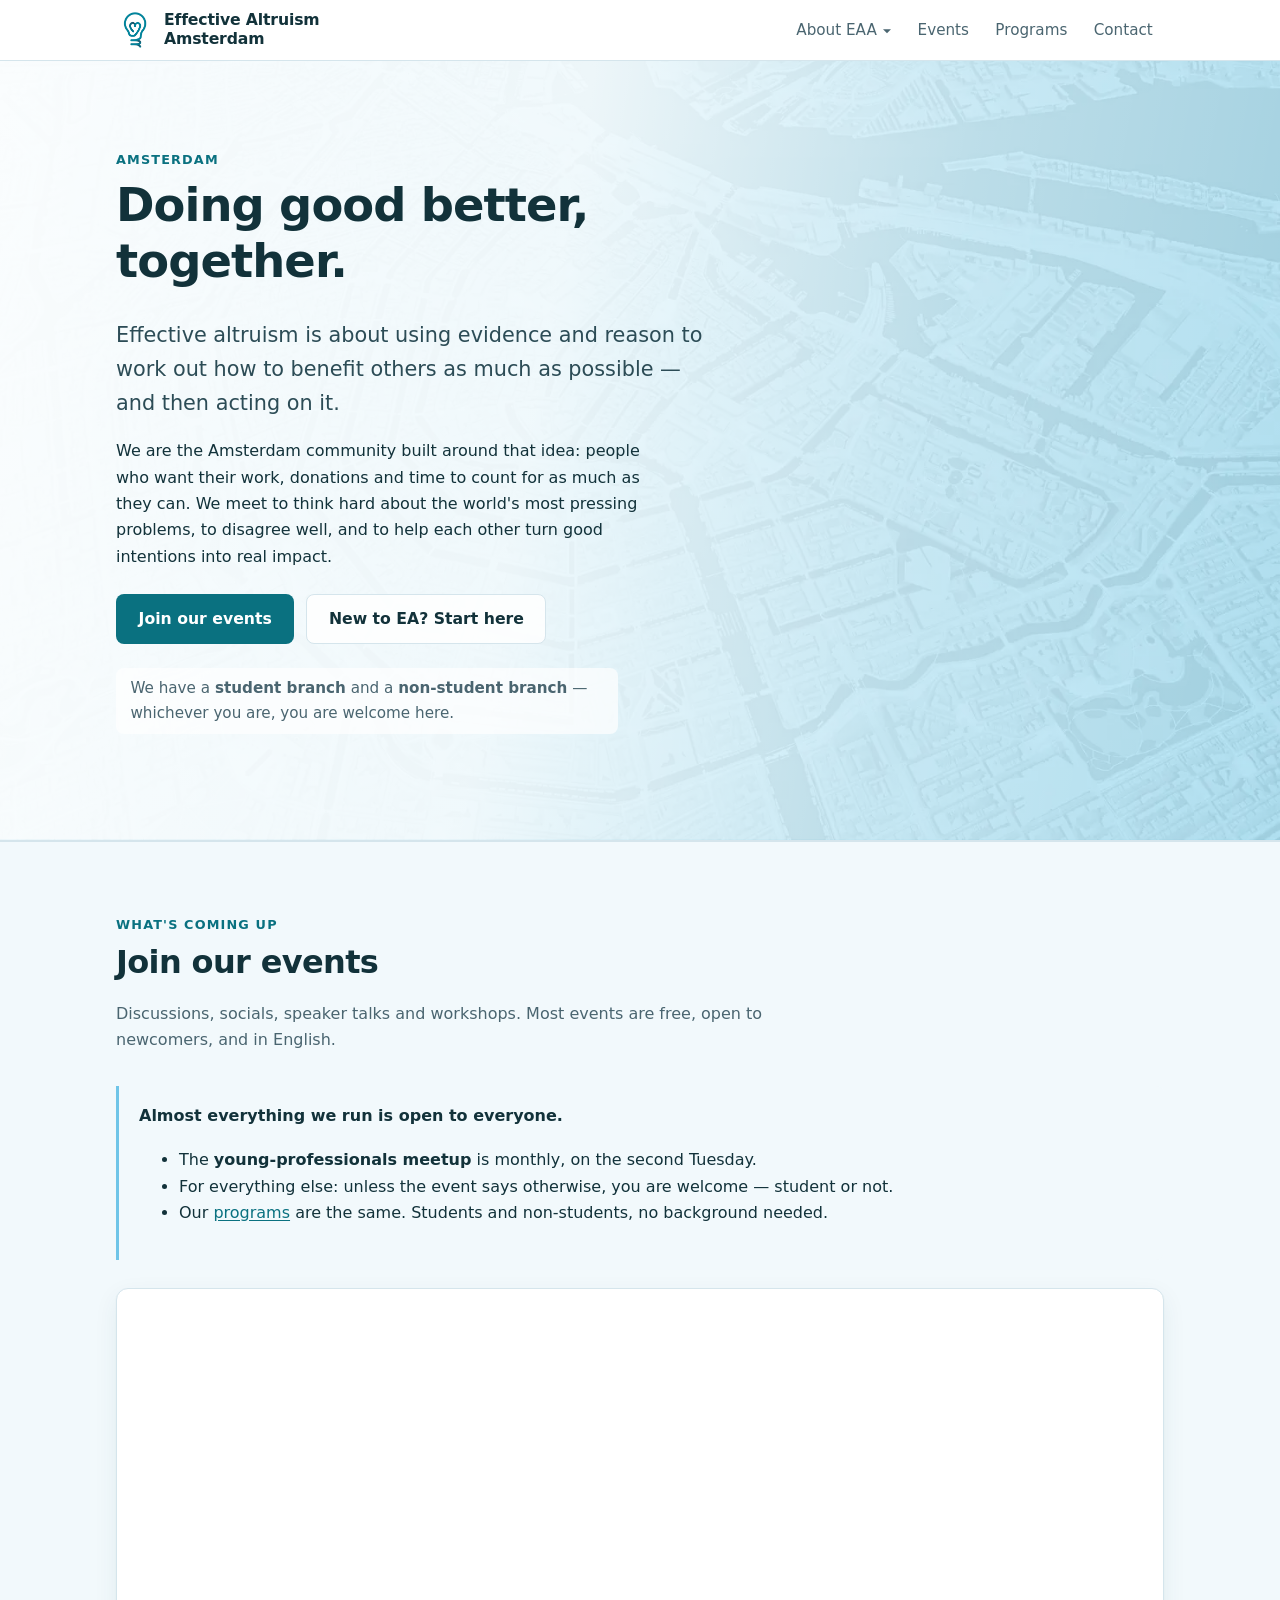
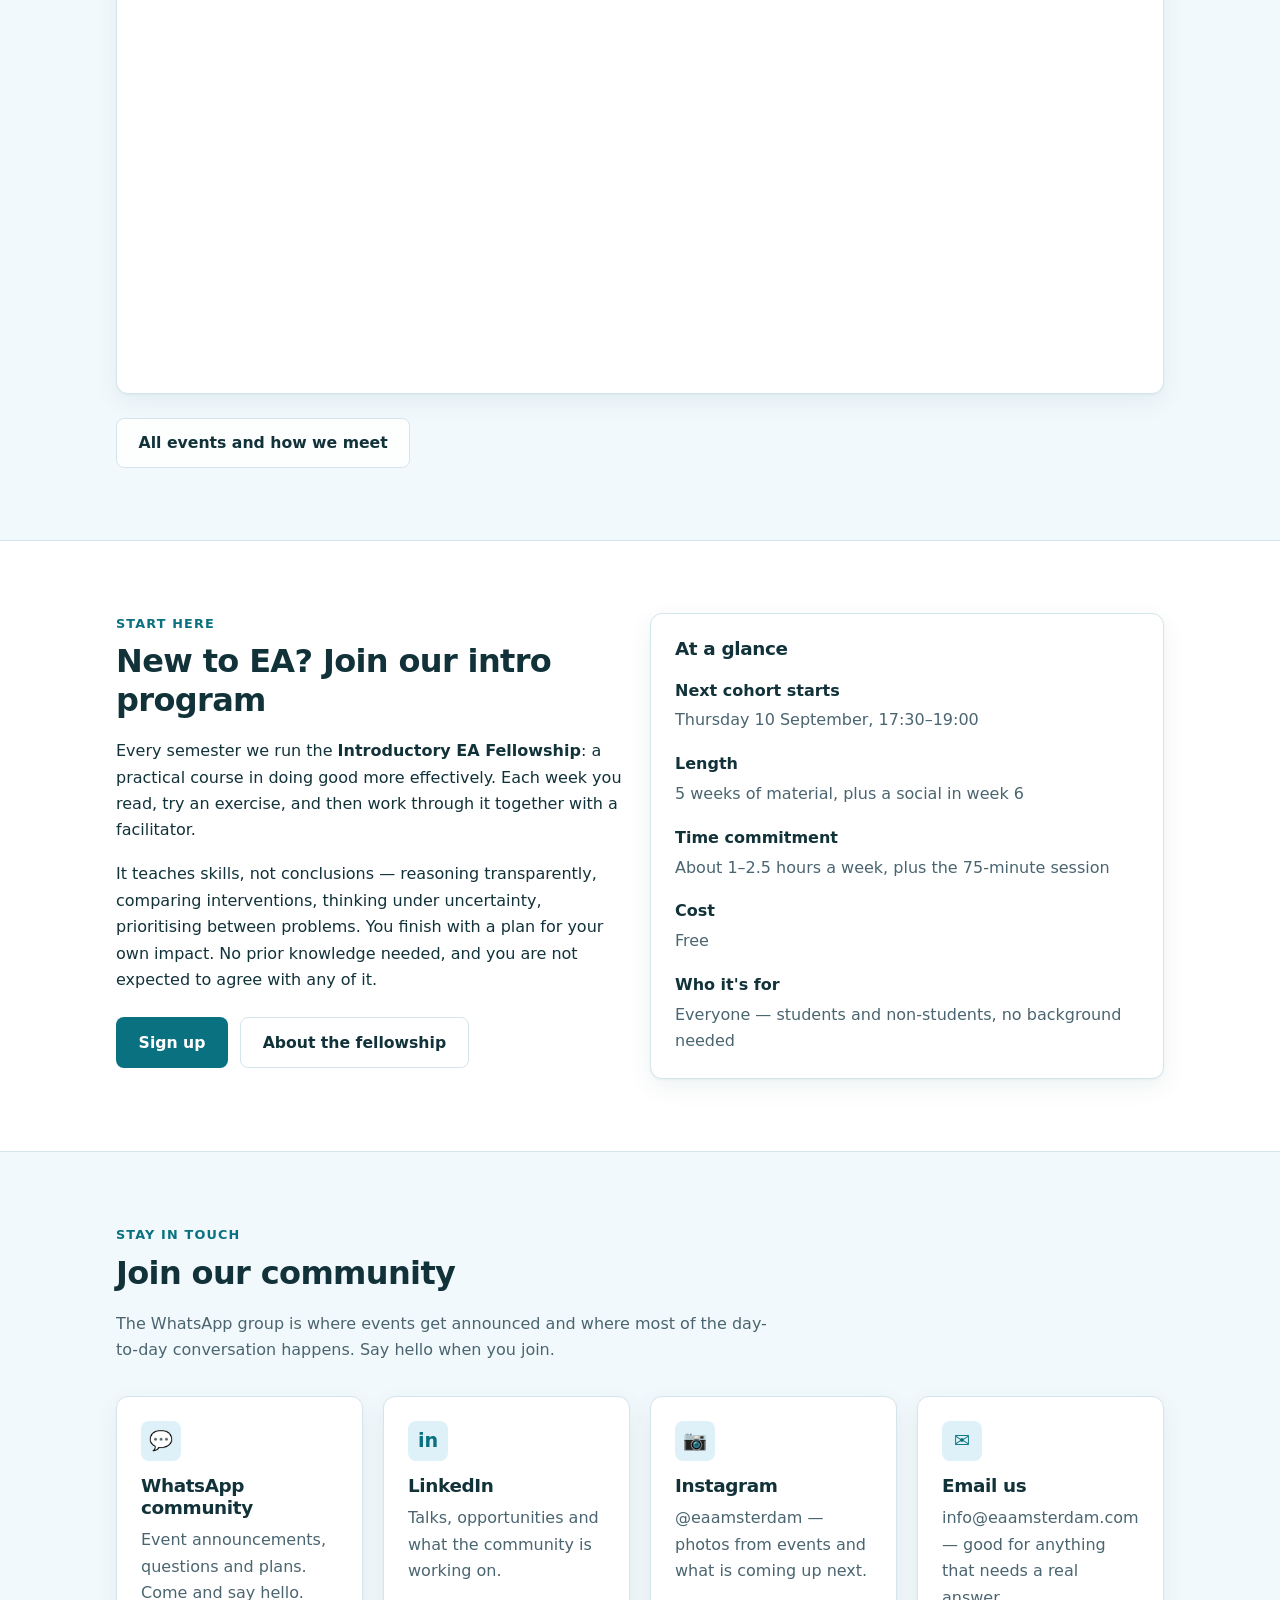
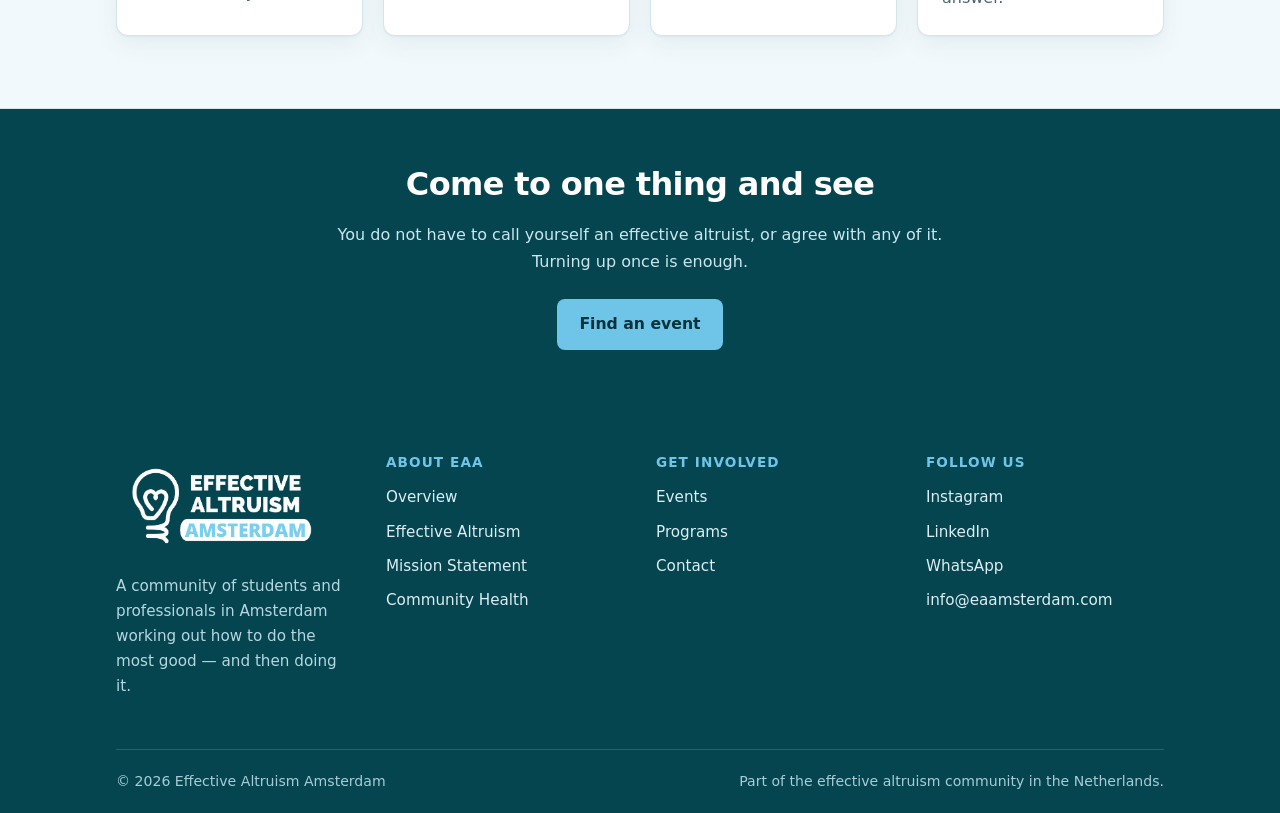
==== index.html @ 19eaaf3b "Hold four pages back for launch behind coming-soon placeholders Team, achievements, collaborations a" ====
<!DOCTYPE html>
<html lang="en">
<head>
  <meta charset="utf-8">
  <meta name="viewport" content="width=device-width, initial-scale=1">
  <title>Effective Altruism Amsterdam</title>
  <meta name="description" content="Effective Altruism Amsterdam is a community of students and professionals using evidence and reason to do as much good as possible. Everyone is welcome.">
  <meta property="og:title" content="Effective Altruism Amsterdam">
  <meta property="og:description" content="A community of students and professionals in Amsterdam working out how to do the most good — and then doing it.">
  <meta property="og:type" content="website">
  <meta property="og:image" content="img/og-image.png">
  <link rel="icon" href="img/favicon-96.png" sizes="96x96">
  <link rel="apple-touch-icon" href="img/apple-touch-icon.png">
  <meta name="color-scheme" content="only light">
  <link rel="stylesheet" href="styles.css?v=12">
</head>
<body>
<a class="skip-link" href="#main">Skip to content</a>

<header class="site-header">
  <div class="header-inner">
    <a class="brand" href="index.html">
      <img class="brand-mark" src="img/lamp_logo.webp" alt=""
           width="1200" height="1200">
      <span class="brand-text">Effective Altruism Amsterdam</span>
    </a>
    <button class="nav-toggle" type="button" aria-expanded="false" aria-controls="site-nav">Menu</button>
    <nav class="site-nav" id="site-nav" aria-label="Main">
      <ul class="nav-list">
        <li class="has-dropdown">
          <button class="nav-link dropdown-toggle" type="button" aria-expanded="false">About EAA</button>
          <ul class="dropdown">
            <li><a href="about-eaa.html">Overview</a></li>
            <li><a href="effective-altruism.html">Effective Altruism</a></li>
            <li><a href="mission.html">Mission Statement</a></li>
            <li><a href="community-health.html">Community Health</a></li>
          </ul>
        </li>
        <li><a class="nav-link" href="events.html">Events</a></li>
        <li><a class="nav-link" href="programs.html">Programs</a></li>
        <li><a class="nav-link" href="contact.html">Contact</a></li>
      </ul>
    </nav>
  </div>
</header>

<main id="main">

  <!-- ============ Hero ============ -->
  <section class="hero">
    <div class="hero-inner">
      <span class="eyebrow">Amsterdam</span>
      <h1>Doing good better, together.</h1>
      <p class="lead">
        Effective altruism is about using evidence and reason to work out how to
        benefit others as much as possible — and then acting on it.
      </p>
      <p>
        We are the Amsterdam community built around that idea: people who want
        their work, donations and time to count for as much as they can. We meet
        to think hard about the world's most pressing problems, to disagree well,
        and to help each other turn good intentions into real impact.
      </p>
      <div class="button-row">
        <a class="button" href="events.html">Join our events</a>
        <a class="button-secondary" href="programs.html">New to EA? Start here</a>
      </div>
      <p class="hero-note">
        We have a <strong>student branch</strong> and a
        <strong>non-student branch</strong> — whichever you are, you are welcome here.
      </p>
    </div>
  </section>

  <!-- ============ Events / Luma embed ============ -->
  <section class="section section-alt" id="events">
    <div class="container">
      <div class="section-head">
        <span class="eyebrow">What's coming up</span>
        <h2>Join our events</h2>
        <p>
          Discussions, socials, speaker talks and workshops. Most events are free,
          open to newcomers, and in English.
        </p>
      </div>

      <div class="callout">
        <p>
          <strong>Almost everything we run is open to everyone.</strong>
        </p>
        <ul>
          <li>
            The <strong>young-professionals meetup</strong> is monthly, on the
            second Tuesday.
          </li>
          <li>
            For everything else: unless the event says otherwise, you are welcome
            &mdash; student or not.
          </li>
          <li>
            Our <a href="programs.html">programs</a> are the same. Students and
            non-students, no background needed.
          </li>
        </ul>
      </div>

      <div class="embed">
        <iframe
          src="https://luma.com/embed/calendar/cal-Fqocig0MZljxyNl/events"
          title="Effective Altruism Amsterdam events calendar"
          frameborder="0"
          allowfullscreen=""
          aria-hidden="false"
          tabindex="0"
        ></iframe>
      </div>

      <div class="button-row">
        <a class="button-secondary" href="events.html">All events and how we meet</a>
      </div>
    </div>
  </section>

  <!-- ============ Intro program ============ -->
  <section class="section">
    <div class="container">
      <div class="grid-2">
        <div>
          <span class="eyebrow">Start here</span>
          <h2>New to EA? Join our intro program</h2>
          <p>
            Every semester we run the <strong>Introductory EA Fellowship</strong>: a
            practical course in doing good more effectively. Each week you read,
            try an exercise, and then work through it together with a facilitator.
          </p>
          <p>
            It teaches skills, not conclusions — reasoning transparently, comparing
            interventions, thinking under uncertainty, prioritising between
            problems. You finish with a plan for your own impact. No prior
            knowledge needed, and you are not expected to agree with any of it.
          </p>
          <div class="button-row">
            <a class="button" href="https://airtable.com/appRIUBhz7R0VKN4G/shrLYu2rlYCLolmFY" rel="noopener" target="_blank">Sign up</a>
            <a class="button-secondary" href="programs.html">About the fellowship</a>
          </div>
        </div>
        <div class="card">
          <h3>At a glance</h3>
          <dl class="definition-list">
            <dt>Next cohort starts</dt>
            <dd>Thursday 10 September, 17:30&ndash;19:00</dd>
            <dt>Length</dt>
            <dd>5 weeks of material, plus a social in week 6</dd>
            <dt>Time commitment</dt>
            <dd>About 1&ndash;2.5 hours a week, plus the 75-minute session</dd>
            <dt>Cost</dt>
            <dd>Free</dd>
            <dt>Who it's for</dt>
            <dd>Everyone &mdash; students and non-students, no background needed</dd>
          </dl>
        </div>
      </div>
    </div>
  </section>

  <!-- ============ Community / socials ============ -->
  <section class="section section-alt">
    <div class="container">
      <div class="section-head">
        <span class="eyebrow">Stay in touch</span>
        <h2>Join our community</h2>
        <p>
          The WhatsApp group is where events get announced and where most of the
          day-to-day conversation happens. Say hello when you join.
        </p>
      </div>
      <div class="grid-4">
        <a class="card card-link" href="contact.html#whatsapp">
          <span class="card-icon" aria-hidden="true">💬</span>
          <h3>WhatsApp community</h3>
          <p class="text-muted">
            Event announcements, questions and plans. Come and say hello.
          </p>
        </a>
        <a class="card card-link" href="https://www.linkedin.com/company/effective-altruism-amsterdam" rel="me noopener" target="_blank">
          <span class="card-icon" aria-hidden="true">in</span>
          <h3>LinkedIn</h3>
          <p class="text-muted">
            Talks, opportunities and what the community is working on.
          </p>
        </a>
        <a class="card card-link" href="https://www.instagram.com/eaamsterdam/" rel="me noopener" target="_blank">
          <span class="card-icon" aria-hidden="true">📷</span>
          <h3>Instagram</h3>
          <p class="text-muted">
            @eaamsterdam — photos from events and what is coming up next.
          </p>
        </a>
        <a class="card card-link" href="mailto:info@eaamsterdam.com">
          <span class="card-icon" aria-hidden="true">✉️</span>
          <h3>Email us</h3>
          <p class="text-muted">
            info@eaamsterdam.com — good for anything that needs a real answer.
          </p>
        </a>
      </div>
    </div>
  </section>

  <!-- ============ Closing CTA ============ -->
  <section class="cta-band">
    <div class="container">
      <h2>Come to one thing and see</h2>
      <p>
        You do not have to call yourself an effective altruist, or agree with any
        of it. Turning up once is enough.
      </p>
      <div class="button-row">
        <a class="button" href="events.html">Find an event</a>
      </div>
    </div>
  </section>

</main>

<footer class="site-footer">
  <div class="container">
    <div class="footer-grid">
      <div class="footer-about">
        <img class="footer-logo" src="img/logo.webp"
             alt="Effective Altruism Amsterdam" width="2500" height="1250">
        <p>
          A community of students and professionals in Amsterdam working out how to
          do the most good — and then doing it.
        </p>
      </div>
      <div>
        <h2>About EAA</h2>
        <ul>
          <li><a href="about-eaa.html">Overview</a></li>
          <li><a href="effective-altruism.html">Effective Altruism</a></li>
          <li><a href="mission.html">Mission Statement</a></li>
          <li><a href="community-health.html">Community Health</a></li>
        </ul>
      </div>
      <div>
        <h2>Get involved</h2>
        <ul>
          <li><a href="events.html">Events</a></li>
          <li><a href="programs.html">Programs</a></li>
          <li><a href="contact.html">Contact</a></li>
        </ul>
      </div>
      <div>
        <h2>Follow us</h2>
        <ul>
          <li><a href="https://www.instagram.com/eaamsterdam/" rel="me noopener" target="_blank">Instagram</a></li>
          <li><a href="https://www.linkedin.com/company/effective-altruism-amsterdam" rel="me noopener" target="_blank">LinkedIn</a></li>
          <li><a href="contact.html#whatsapp">WhatsApp</a></li>
          <li><a href="mailto:info@eaamsterdam.com">info@eaamsterdam.com</a></li>
        </ul>
      </div>
    </div>
    <div class="footer-bottom">
      <p>&copy; 2026 Effective Altruism Amsterdam</p>
      <p>Part of the effective altruism community in the Netherlands.</p>
    </div>
  </div>
</footer>

<script src="nav.js?v=12"></script>
</body>
</html>
---- styles.css ----
/* =========================================================================
   Effective Altruism Amsterdam — shared stylesheet

   Light mode only, by design. Colours come from the logo: the sky blue of the
   wordmark and the deep teal of the lightbulb mark. Every text/background pair
   below meets WCAG AA (4.5:1) at minimum.

   Sections: tokens, base, header/nav, layout, components, pages, footer
   ========================================================================= */

/* ---------- Design tokens ---------- */
:root {
  /* This site is light-only. "only light" also asks browsers not to apply their
     own automatic dark-mode transform (Chrome's force-dark on Android, and
     similar), which would otherwise recolour the page behind our backs. */
  color-scheme: only light;

  /* Brand */
  --sky: #6fc5e8;          /* wordmark blue */
  --sky-light: #a8dcf1;
  --teal: #0a7180;         /* accent: links, buttons — 5.7:1 on white */
  --teal-strong: #065f6c;  /* hover — 7.3:1 on white */
  --deep: #04454f;         /* footer and CTA band — 10.7:1 with white */

  /* Neutrals */
  --bg: #ffffff;
  --surface: #f2f9fc;
  --surface-2: #e3f2f8;
  --accent-soft: #dff1f8;
  --text: #12323a;         /* 13.6:1 on white */
  --muted: #4a6570;        /* 6.2:1 on white */
  --border: #d5e5ec;

  /* Warning / placeholder — deliberately outside the brand palette so a notice
     never reads as ordinary content. */
  --warn-bg: #fdf3e3;
  --warn-border: #e0a94b;
  --warn-text: #6b4708;
  --shadow: 0 1px 2px rgba(4, 69, 79, 0.05), 0 8px 24px rgba(4, 69, 79, 0.07);

  --container: 68rem;
  --prose: 42rem;
  --radius: 0.75rem;
  --radius-sm: 0.5rem;
}

/* Forced-colours mode (Windows High Contrast, and Firefox's colour override in
   about:preferences → Colors). The browser replaces our palette with the user's
   own and drops background images — that is their choice and we should not fight
   it, but these rules keep the layout legible when it happens: borders stay
   visible, and the hero does not end up as pale text on a blank ground. */
@media (forced-colors: active) {
  .hero {
    background-image: none;
  }
  .card,
  .embed,
  .site-header,
  .page-header {
    border: 1px solid CanvasText;
  }
  .button,
  .button-secondary {
    border: 1px solid ButtonText;
  }
  .brand-mark {
    mix-blend-mode: normal;
  }
}

/* ---------- Base ---------- */
*,
*::before,
*::after {
  box-sizing: border-box;
}

html {
  scroll-behavior: smooth;
}

@media (prefers-reduced-motion: reduce) {
  html {
    scroll-behavior: auto;
  }
  *,
  *::before,
  *::after {
    animation-duration: 0.01ms !important;
    transition-duration: 0.01ms !important;
  }
}

body {
  margin: 0;
  background: var(--bg);
  color: var(--text);
  font-family: system-ui, -apple-system, "Segoe UI", Roboto, Helvetica, Arial, sans-serif;
  font-size: 1rem;
  line-height: 1.65;
  -webkit-font-smoothing: antialiased;
}

h1,
h2,
h3,
h4 {
  line-height: 1.2;
  letter-spacing: -0.02em;
  margin: 0 0 0.6em;
}

h1 {
  font-size: clamp(2rem, 5vw, 2.9rem);
}
h2 {
  font-size: clamp(1.5rem, 3.2vw, 2rem);
}
h3 {
  font-size: 1.15rem;
}

p {
  margin: 0 0 1.1rem;
}

a {
  color: var(--teal);
  text-underline-offset: 0.15em;
}

a:hover {
  color: var(--teal-strong);
}

img {
  max-width: 100%;
  height: auto;
  display: block;
}

hr {
  border: 0;
  border-top: 1px solid var(--border);
  margin: 2.5rem 0;
}

:focus-visible {
  outline: 3px solid var(--teal);
  outline-offset: 2px;
  border-radius: 2px;
}

.skip-link {
  position: absolute;
  left: -9999px;
  top: 0;
  background: var(--teal);
  color: #fff;
  padding: 0.6rem 1rem;
  z-index: 100;
}

.skip-link:focus {
  left: 0;
}

/* ---------- Layout helpers ---------- */
.container {
  width: 100%;
  max-width: var(--container);
  margin: 0 auto;
  padding-inline: 1.25rem;
}

.section {
  padding-block: clamp(2.5rem, 6vw, 4.5rem);
}

.section-alt {
  background: var(--surface);
  border-block: 1px solid var(--border);
}

.section-head {
  max-width: var(--prose);
  margin-bottom: 2rem;
}

.section-head p {
  color: var(--muted);
  margin-bottom: 0;
}

.eyebrow {
  display: block;
  font-size: 0.8rem;
  font-weight: 700;
  letter-spacing: 0.09em;
  text-transform: uppercase;
  color: var(--teal);
  margin-bottom: 0.5rem;
}

.prose {
  max-width: var(--prose);
}

.prose ul,
.prose ol {
  padding-left: 1.25rem;
}

.prose li {
  margin-bottom: 0.5rem;
}

.lead {
  font-size: clamp(1.1rem, 2.2vw, 1.3rem);
  color: var(--muted);
}

.text-muted {
  color: var(--muted);
}

.grid {
  display: grid;
  gap: 1.25rem;
  grid-template-columns: repeat(auto-fit, minmax(16rem, 1fr));
}

.grid-2 {
  display: grid;
  gap: 1.25rem;
  grid-template-columns: repeat(auto-fit, minmax(18rem, 1fr));
}

/* For rows of exactly four items: 4 across on desktop, 2 on tablet, so the
   last card never sits alone on its own row. */
.grid-4 {
  display: grid;
  gap: 1.25rem;
  grid-template-columns: repeat(auto-fit, minmax(12.5rem, 1fr));
}

/* ---------- Header & navigation ---------- */
.site-header {
  position: sticky;
  top: 0;
  z-index: 50;
  background: rgba(255, 255, 255, 0.9);
  backdrop-filter: blur(10px);
  border-bottom: 1px solid var(--border);
}

.header-inner {
  max-width: var(--container);
  margin: 0 auto;
  padding: 0.6rem 1.25rem;
  display: flex;
  align-items: center;
  justify-content: space-between;
  gap: 1rem;
}

.brand {
  display: inline-flex;
  align-items: center;
  gap: 0.6rem;
  color: var(--text);
  text-decoration: none;
  font-weight: 700;
}

/* The lightbulb mark. mix-blend-mode hides its baked-in white background
   against the header, so it sits flush without a visible white square. */
.brand-mark {
  width: 2.4rem;
  height: 2.4rem;
  flex: none;
  object-fit: contain;
  mix-blend-mode: multiply;
}

.brand-text {
  font-size: 0.98rem;
  letter-spacing: -0.01em;
  line-height: 1.2;
  max-width: 11rem;
}

@media (max-width: 26rem) {
  .brand-text {
    font-size: 0.9rem;
    max-width: 8.5rem;
  }
}

.nav-toggle {
  display: none;
  align-items: center;
  gap: 0.4rem;
  background: none;
  border: 1px solid var(--border);
  border-radius: var(--radius-sm);
  color: var(--text);
  font: inherit;
  font-size: 0.9rem;
  padding: 0.45rem 0.75rem;
  cursor: pointer;
}

.nav-list {
  display: flex;
  align-items: center;
  gap: 0.25rem;
  list-style: none;
  margin: 0;
  padding: 0;
}

.nav-link {
  display: inline-block;
  padding: 0.5rem 0.7rem;
  border-radius: var(--radius-sm);
  color: var(--muted);
  font-size: 0.95rem;
  text-decoration: none;
  background: none;
  border: 0;
  font-family: inherit;
  cursor: pointer;
}

.nav-link:hover,
.nav-link:focus-visible {
  color: var(--text);
  background: var(--surface-2);
}

.nav-link[aria-current="page"] {
  color: var(--teal);
  font-weight: 600;
}

.nav-cta {
  background: var(--teal);
  color: #fff;
  font-weight: 600;
  margin-left: 0.35rem;
}

.nav-cta:hover,
.nav-cta:focus-visible {
  background: var(--teal-strong);
  color: #fff;
}

/* Dropdown */
.has-dropdown {
  position: relative;
}

.dropdown-toggle::after {
  content: "";
  display: inline-block;
  margin-left: 0.4rem;
  border: 0.3em solid transparent;
  border-top-color: currentColor;
  transform: translateY(0.15em);
}

.dropdown {
  position: absolute;
  top: calc(100% + 0.4rem);
  left: 0;
  min-width: 14rem;
  list-style: none;
  margin: 0;
  padding: 0.4rem;
  background: var(--bg);
  border: 1px solid var(--border);
  border-radius: var(--radius);
  box-shadow: var(--shadow);
  opacity: 0;
  visibility: hidden;
  transform: translateY(-0.25rem);
  transition: opacity 0.15s ease, transform 0.15s ease, visibility 0.15s;
}

/* Opens on hover/keyboard focus (works without JS) and on click (with JS). */
.has-dropdown:hover .dropdown,
.has-dropdown:focus-within .dropdown,
.dropdown-toggle[aria-expanded="true"] + .dropdown {
  opacity: 1;
  visibility: visible;
  transform: translateY(0);
}

.dropdown a {
  display: block;
  padding: 0.5rem 0.7rem;
  border-radius: var(--radius-sm);
  color: var(--text);
  font-size: 0.93rem;
  text-decoration: none;
}

.dropdown a:hover,
.dropdown a:focus-visible {
  background: var(--accent-soft);
  color: var(--teal-strong);
}

.dropdown a[aria-current="page"] {
  color: var(--teal);
  font-weight: 600;
}

/* Mobile navigation */
@media (max-width: 52rem) {
  .nav-toggle {
    display: inline-flex;
  }

  .site-nav {
    display: none;
    position: absolute;
    left: 0;
    right: 0;
    top: 100%;
    background: var(--bg);
    border-bottom: 1px solid var(--border);
    box-shadow: var(--shadow);
    padding: 0.75rem 1.25rem 1.25rem;
  }

  .site-nav.is-open {
    display: block;
  }

  .nav-list {
    flex-direction: column;
    align-items: stretch;
    gap: 0.15rem;
    max-width: var(--container);
    margin: 0 auto;
  }

  .nav-link {
    width: 100%;
    text-align: left;
    padding: 0.65rem 0.7rem;
  }

  .nav-cta {
    margin: 0.4rem 0 0;
    text-align: center;
  }

  .dropdown {
    position: static;
    opacity: 1;
    visibility: visible;
    transform: none;
    box-shadow: none;
    border: 0;
    border-left: 2px solid var(--border);
    border-radius: 0;
    margin: 0.1rem 0 0.4rem 0.7rem;
    padding: 0;
    min-width: 0;
  }

  .dropdown-toggle::after {
    float: right;
    transform: translateY(0.5em);
  }
}

/* ---------- Buttons ---------- */
.button,
.button-secondary {
  display: inline-flex;
  align-items: center;
  justify-content: center;
  gap: 0.5rem;
  padding: 0.7rem 1.35rem;
  border-radius: var(--radius-sm);
  font-weight: 600;
  font-size: 0.98rem;
  font-family: inherit;
  text-decoration: none;
  border: 1px solid transparent;
  cursor: pointer;
}

.button {
  background: var(--teal);
  color: #fff;
}

.button:hover {
  background: var(--teal-strong);
  color: #fff;
}

.button-secondary {
  background: rgba(255, 255, 255, 0.85);
  color: var(--text);
  border-color: var(--border);
}

.button-secondary:hover {
  background: #fff;
  border-color: var(--sky);
  color: var(--text);
}

.button-row {
  display: flex;
  flex-wrap: wrap;
  gap: 0.75rem;
  margin-top: 1.5rem;
}

/* ---------- Cards ---------- */
.card {
  background: var(--bg);
  border: 1px solid var(--border);
  border-radius: var(--radius);
  padding: 1.5rem;
  box-shadow: var(--shadow);
}

.card h3 {
  margin-bottom: 0.5rem;
}

.card p:last-child {
  margin-bottom: 0;
}

.card-link {
  display: block;
  color: inherit;
  text-decoration: none;
}

.card-link:hover {
  border-color: var(--sky);
  color: inherit;
}

.card-icon {
  display: inline-grid;
  place-items: center;
  width: 2.5rem;
  height: 2.5rem;
  border-radius: var(--radius-sm);
  background: var(--accent-soft);
  color: var(--teal);
  font-size: 1.2rem;
  font-weight: 700;
  margin-bottom: 0.9rem;
}

.card-meta {
  font-size: 0.85rem;
  color: var(--muted);
  margin-bottom: 0.35rem;
}

.arrow::after {
  content: " →";
  white-space: nowrap;
}

/* ---------- Hero ---------- */
.hero {
  position: relative;
  border-bottom: 1px solid var(--border);
  background-color: var(--surface-2);
  background-image: linear-gradient(
      100deg,
      rgba(255, 255, 255, 0.96) 0%,
      rgba(255, 255, 255, 0.88) 42%,
      rgba(255, 255, 255, 0.55) 70%,
      rgba(255, 255, 255, 0.35) 100%
    ),
    url("img/hero-amsterdam.webp");
  background-size: cover;
  background-position: center;
}

@media (max-width: 52rem) {
  /* On narrow screens the text spans the full width, so lift the whole wash. */
  .hero {
    background-image: linear-gradient(
        180deg,
        rgba(255, 255, 255, 0.94) 0%,
        rgba(255, 255, 255, 0.86) 60%,
        rgba(255, 255, 255, 0.7) 100%
      ),
      url("img/hero-amsterdam.webp");
  }
}

.hero-inner {
  max-width: var(--container);
  margin: 0 auto;
  padding: clamp(3rem, 8vw, 5.5rem) 1.25rem;
}

.hero h1 {
  max-width: 18ch;
}

.hero .lead {
  max-width: 46ch;
  color: #2c4c56;
}

.hero p {
  max-width: 52ch;
}

.hero-note {
  margin-top: 1.5rem;
  font-size: 0.95rem;
  color: var(--muted);
  background: rgba(255, 255, 255, 0.7);
  display: inline-block;
  padding: 0.5rem 0.9rem;
  border-radius: var(--radius-sm);
}

/* ---------- Page header (interior pages) ---------- */
.page-header {
  background: var(--surface);
  border-bottom: 1px solid var(--border);
}

.page-header .container {
  padding-block: clamp(2rem, 5vw, 3.25rem);
}

.page-header h1 {
  margin-bottom: 0.5rem;
}

.page-header p {
  max-width: var(--prose);
  color: var(--muted);
  margin-bottom: 0;
  font-size: 1.05rem;
}

.breadcrumb {
  font-size: 0.85rem;
  color: var(--muted);
  margin-bottom: 0.75rem;
}

.breadcrumb a {
  color: var(--muted);
}

/* ---------- Stats ---------- */
.stat {
  text-align: left;
}

.stat-number {
  display: block;
  font-size: clamp(1.9rem, 4vw, 2.4rem);
  font-weight: 700;
  letter-spacing: -0.03em;
  color: var(--teal);
  line-height: 1.1;
}

.stat-label {
  display: block;
  font-weight: 600;
  margin-top: 0.35rem;
}

.stat-note {
  display: block;
  font-size: 0.9rem;
  color: var(--muted);
  margin-top: 0.25rem;
}

/* ---------- Embeds ---------- */
.embed {
  border: 1px solid var(--border);
  border-radius: var(--radius);
  overflow: hidden;
  background: var(--bg);
  box-shadow: var(--shadow);
}

/* Luma sizes its own iframe content; we force it to fill the width and give it
   a sensible height that shrinks on small screens. */
.embed iframe {
  display: block;
  width: 100%;
  height: 44rem;
  border: 0;
}

@media (max-width: 40rem) {
  .embed iframe {
    height: 34rem;
  }
}

/* ---------- Team ---------- */
.person {
  text-align: center;
}

.person-photo {
  width: 6.5rem;
  height: 6.5rem;
  margin: 0 auto 0.9rem;
  border-radius: 50%;
  object-fit: cover;
  display: grid;
  place-items: center;
  background: var(--accent-soft);
  color: var(--teal);
  font-size: 1.6rem;
  font-weight: 700;
}

.person h3 {
  margin-bottom: 0.15rem;
}

.person .role {
  color: var(--teal);
  font-size: 0.9rem;
  font-weight: 600;
  margin-bottom: 0.6rem;
}

.person p {
  font-size: 0.95rem;
  color: var(--muted);
}

/* ---------- Organisations ---------- */
.org-logo {
  display: grid;
  place-items: center;
  width: 4rem;
  height: 4rem;
  margin-bottom: 1rem;
  border-radius: var(--radius-sm);
  object-fit: contain;
  background: var(--accent-soft);
  color: var(--teal);
  font-size: 0.85rem;
  font-weight: 700;
  letter-spacing: 0.02em;
  padding: 0.25rem;
  text-align: center;
}

/* ---------- Notice (placeholder / warning banner) ---------- */
.notice {
  border: 2px solid var(--warn-border);
  background: var(--warn-bg);
  border-radius: var(--radius);
  padding: 1.1rem 1.25rem;
  margin-bottom: 2rem;
}

.notice p {
  margin: 0;
  color: var(--warn-text);
}

.pill-warn {
  background: var(--warn-bg);
  color: var(--warn-text);
  border: 1px solid var(--warn-border);
  text-transform: none;
  letter-spacing: 0;
  vertical-align: middle;
  margin-left: 0.4rem;
}

/* Placeholder figures carry a visible texture so they are never mistaken for
   measured data, even if the banner above scrolls out of view. */
.is-placeholder {
  border-style: dashed;
  background-image: repeating-linear-gradient(
    135deg,
    transparent,
    transparent 10px,
    var(--warn-bg) 10px,
    var(--warn-bg) 20px
  );
}

.is-placeholder .stat-number {
  color: var(--warn-text);
}

/* ---------- Charts ---------- */
.chart {
  margin: 0;
  background: var(--bg);
  border: 1px dashed var(--border);
  border-radius: var(--radius);
  padding: 1.25rem;
  box-shadow: var(--shadow);
}

.chart figcaption h3 {
  margin-bottom: 0.2rem;
  font-size: 1rem;
}

.chart figcaption p {
  font-size: 0.85rem;
  margin-bottom: 0.9rem;
}

.chart svg {
  display: block;
  width: 100%;
  height: auto;
  overflow: visible;
}

/* Recessive grid, hairline and solid */
.chart .cg {
  stroke: var(--border);
  stroke-width: 1;
}

/* 2px line, round joins; area is a ~10% wash of the same hue */
.chart .cl {
  fill: none;
  stroke: var(--teal);
  stroke-width: 2;
  stroke-linejoin: round;
  stroke-linecap: round;
}

.chart .ca {
  fill: var(--teal);
  fill-opacity: 0.1;
  stroke: none;
}

/* End marker with a surface ring so it stays legible over the line */
.chart .cd {
  fill: var(--teal);
  stroke: var(--bg);
  stroke-width: 2;
}

/* Axis text wears text tokens, never the data colour */
.chart .cy,
.chart .cx {
  fill: var(--muted);
  font-size: 9px;
  font-family: inherit;
}

.chart .cy {
  text-anchor: end;
}

.chart-value {
  margin: 0.75rem 0 0;
  font-size: 0.9rem;
  color: var(--muted);
}

.chart-value strong {
  font-size: 1.25rem;
  color: var(--text);
  letter-spacing: -0.02em;
}

/* ---------- Data table ---------- */
.data-table {
  border-collapse: collapse;
  width: 100%;
  font-size: 0.92rem;
  margin-top: 0.5rem;
}

.data-table caption {
  text-align: left;
  color: var(--muted);
  font-size: 0.85rem;
  padding-bottom: 0.6rem;
}

.data-table th,
.data-table td {
  text-align: right;
  padding: 0.5rem 0.75rem;
  border-bottom: 1px solid var(--border);
  white-space: nowrap;
}

.data-table thead th,
.data-table tbody th {
  text-align: left;
}

.data-table thead th {
  color: var(--muted);
  font-weight: 600;
}

/* ---------- Big statement ---------- */
.statement {
  max-width: 48rem;
  margin: 0 auto;
  text-align: center;
  padding-block: 1rem;
}

.statement-text {
  font-size: clamp(1.5rem, 4vw, 2.25rem);
  font-weight: 700;
  line-height: 1.25;
  letter-spacing: -0.02em;
  color: var(--teal-strong);
  margin: 0;
}

/* ---------- Misc components ---------- */
.pill-row {
  display: flex;
  flex-wrap: wrap;
  gap: 0.5rem;
  list-style: none;
  margin: 0 0 1.5rem;
  padding: 0;
}

.pill {
  display: inline-block;
  padding: 0.3rem 0.8rem;
  border-radius: 999px;
  background: var(--accent-soft);
  color: var(--teal-strong);
  font-size: 0.85rem;
  font-weight: 600;
}

.callout {
  border-left: 3px solid var(--sky);
  background: var(--surface);
  border-radius: 0 var(--radius-sm) var(--radius-sm) 0;
  padding: 1.1rem 1.25rem;
  margin: 1.75rem 0;
}

.callout p:last-child {
  margin-bottom: 0;
}

.steps {
  list-style: none;
  counter-reset: step;
  padding: 0;
  margin: 0;
}

.steps li {
  counter-increment: step;
  position: relative;
  padding-left: 3rem;
  margin-bottom: 1.5rem;
}

.steps li::before {
  content: counter(step);
  position: absolute;
  left: 0;
  top: 0;
  width: 2rem;
  height: 2rem;
  display: grid;
  place-items: center;
  border-radius: 50%;
  background: var(--teal);
  color: #fff;
  font-weight: 700;
  font-size: 0.9rem;
}

.steps h3 {
  margin-bottom: 0.3rem;
}

.faq {
  border-top: 1px solid var(--border);
  padding-top: 1.25rem;
  margin-top: 1.25rem;
}

.faq summary {
  cursor: pointer;
  font-weight: 600;
  margin-bottom: 0.6rem;
}

.cta-band {
  background: var(--deep);
  color: #fff;
}

.cta-band .container {
  padding-block: clamp(2.25rem, 5vw, 3.5rem);
  text-align: center;
}

.cta-band h2 {
  color: #fff;
}

.cta-band p {
  color: #cbe6ee;
  max-width: 40rem;
  margin-inline: auto;
}

.cta-band .button {
  background: var(--sky);
  color: #06333b;
}

.cta-band .button:hover {
  background: var(--sky-light);
  color: #06333b;
}

.cta-band .button-row {
  justify-content: center;
}

.definition-list {
  margin: 0;
}

.definition-list dt {
  font-weight: 600;
  margin-top: 1.1rem;
}

.definition-list dd {
  margin: 0.2rem 0 0;
  color: var(--muted);
}

/* ---------- WhatsApp join (click to reveal) ---------- */
.reveal-note {
  font-size: 0.9rem;
  color: var(--muted);
  margin-top: 0.75rem;
}

/* The hidden attribute must beat the display values set by .button and friends,
   which would otherwise win on specificity and leave hidden elements visible. */
[hidden] {
  display: none !important;
}

/* ---------- Footer ---------- */
.site-footer {
  background: var(--deep);
  color: #dceef3;
}

.site-footer a {
  color: #dceef3;
}

.footer-grid {
  display: grid;
  gap: 2rem;
  grid-template-columns: repeat(auto-fit, minmax(13rem, 1fr));
  padding-block: 3rem 2rem;
}

.footer-logo {
  width: 13rem;
  max-width: 100%;
  height: auto;
  margin-bottom: 1rem;
}

.footer-grid h2 {
  font-size: 0.85rem;
  text-transform: uppercase;
  letter-spacing: 0.08em;
  color: var(--sky);
  margin-bottom: 0.9rem;
}

.footer-grid ul {
  list-style: none;
  margin: 0;
  padding: 0;
}

.footer-grid li {
  margin-bottom: 0.5rem;
}

.footer-grid a {
  text-decoration: none;
  font-size: 0.95rem;
}

.footer-grid a:hover {
  color: #fff;
  text-decoration: underline;
}

.footer-about p {
  color: #b6d7e0;
  font-size: 0.95rem;
  max-width: 24rem;
}

.footer-bottom {
  border-top: 1px solid rgba(255, 255, 255, 0.15);
  padding-block: 1.25rem;
  display: flex;
  flex-wrap: wrap;
  gap: 0.75rem 1.5rem;
  justify-content: space-between;
  align-items: center;
  font-size: 0.88rem;
  color: #a8ccd6;
}

.footer-bottom p {
  margin: 0;
}
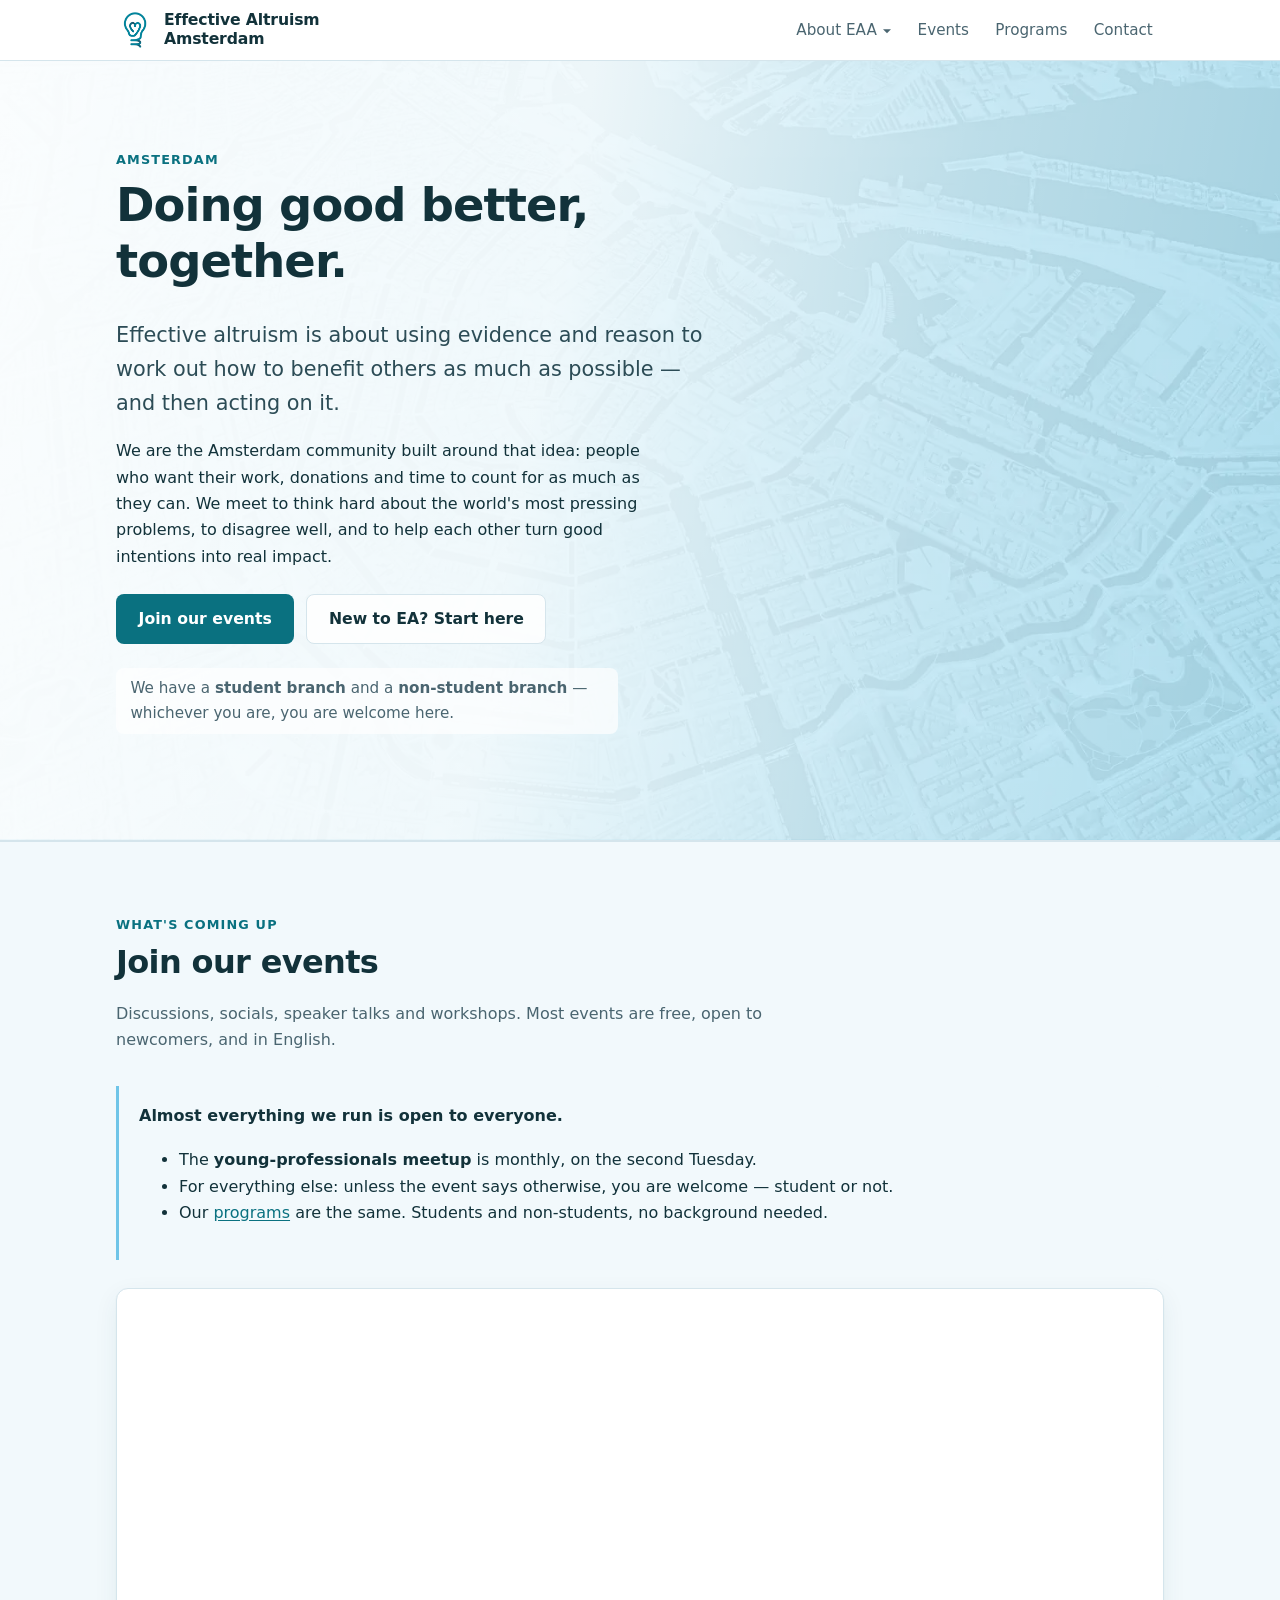
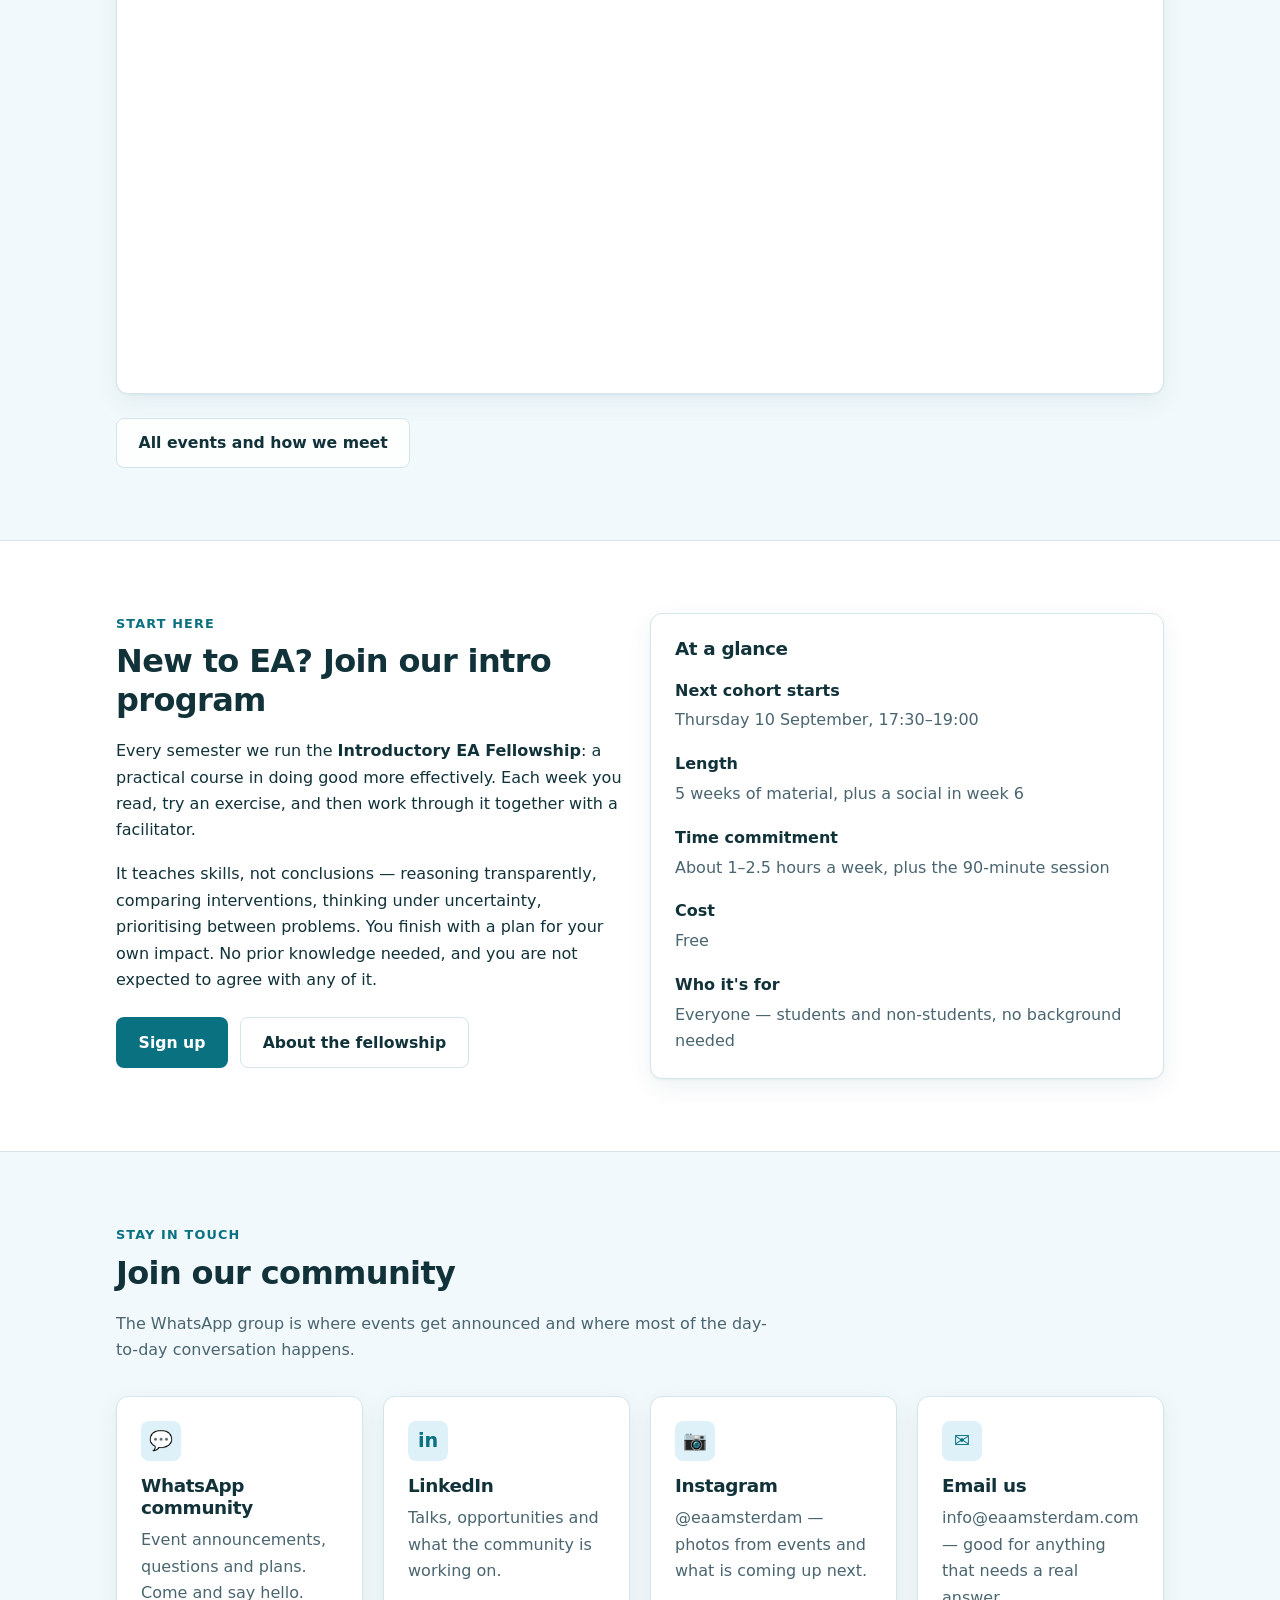
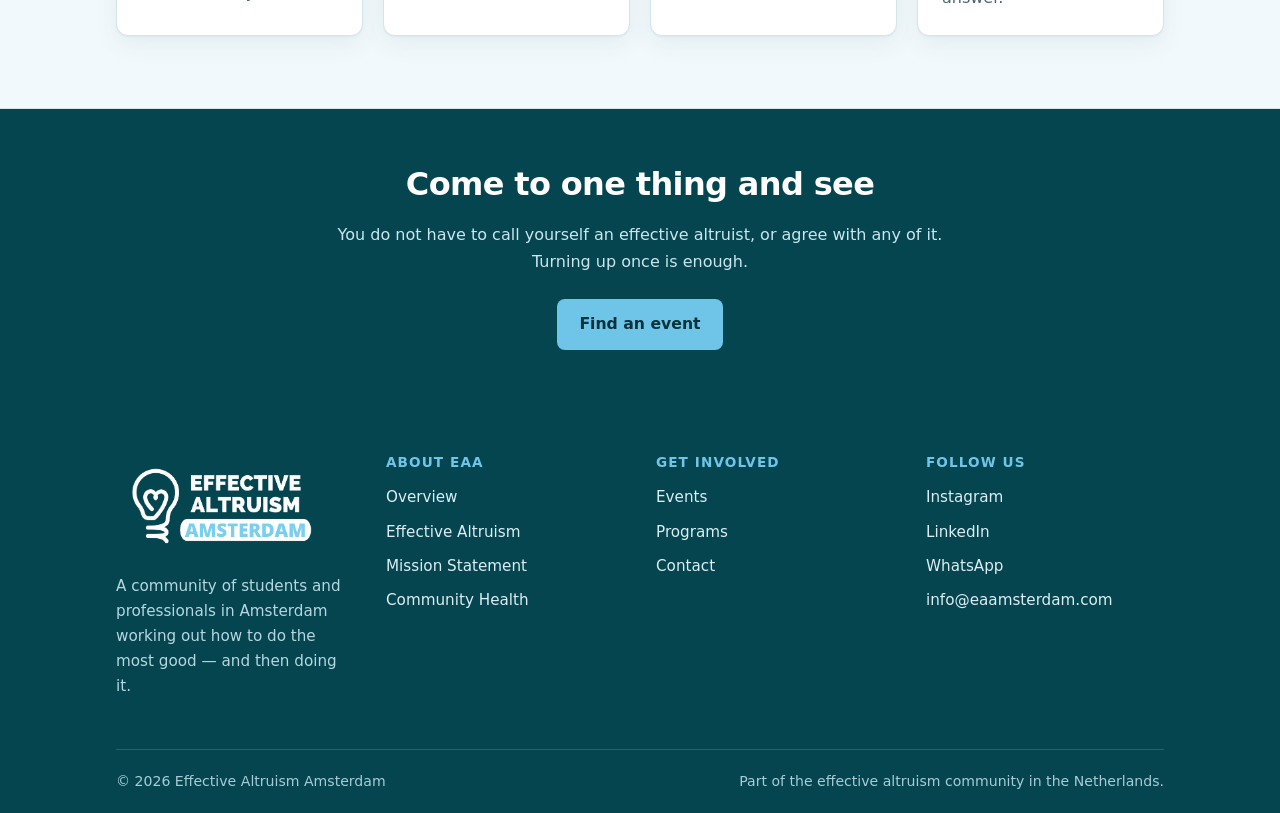
==== commit bc7feddf: "Simplify programs and events pages, fix session length and locations Seven changes from feedback on " ====
--- a/index.html
+++ b/index.html
@@ -12,7 +12,7 @@
   <link rel="icon" href="img/favicon-96.png" sizes="96x96">
   <link rel="apple-touch-icon" href="img/apple-touch-icon.png">
   <meta name="color-scheme" content="only light">
-  <link rel="stylesheet" href="styles.css?v=12">
+  <link rel="stylesheet" href="styles.css?v=13">
 </head>
 <body>
 <a class="skip-link" href="#main">Skip to content</a>
@@ -152,7 +152,7 @@
             <dt>Length</dt>
             <dd>5 weeks of material, plus a social in week 6</dd>
             <dt>Time commitment</dt>
-            <dd>About 1&ndash;2.5 hours a week, plus the 75-minute session</dd>
+            <dd>About 1&ndash;2.5 hours a week, plus the 90-minute session</dd>
             <dt>Cost</dt>
             <dd>Free</dd>
             <dt>Who it's for</dt>
@@ -171,7 +171,7 @@
         <h2>Join our community</h2>
         <p>
           The WhatsApp group is where events get announced and where most of the
-          day-to-day conversation happens. Say hello when you join.
+          day-to-day conversation happens.
         </p>
       </div>
       <div class="grid-4">
@@ -268,6 +268,6 @@
   </div>
 </footer>
 
-<script src="nav.js?v=12"></script>
+<script src="nav.js?v=13"></script>
 </body>
 </html>
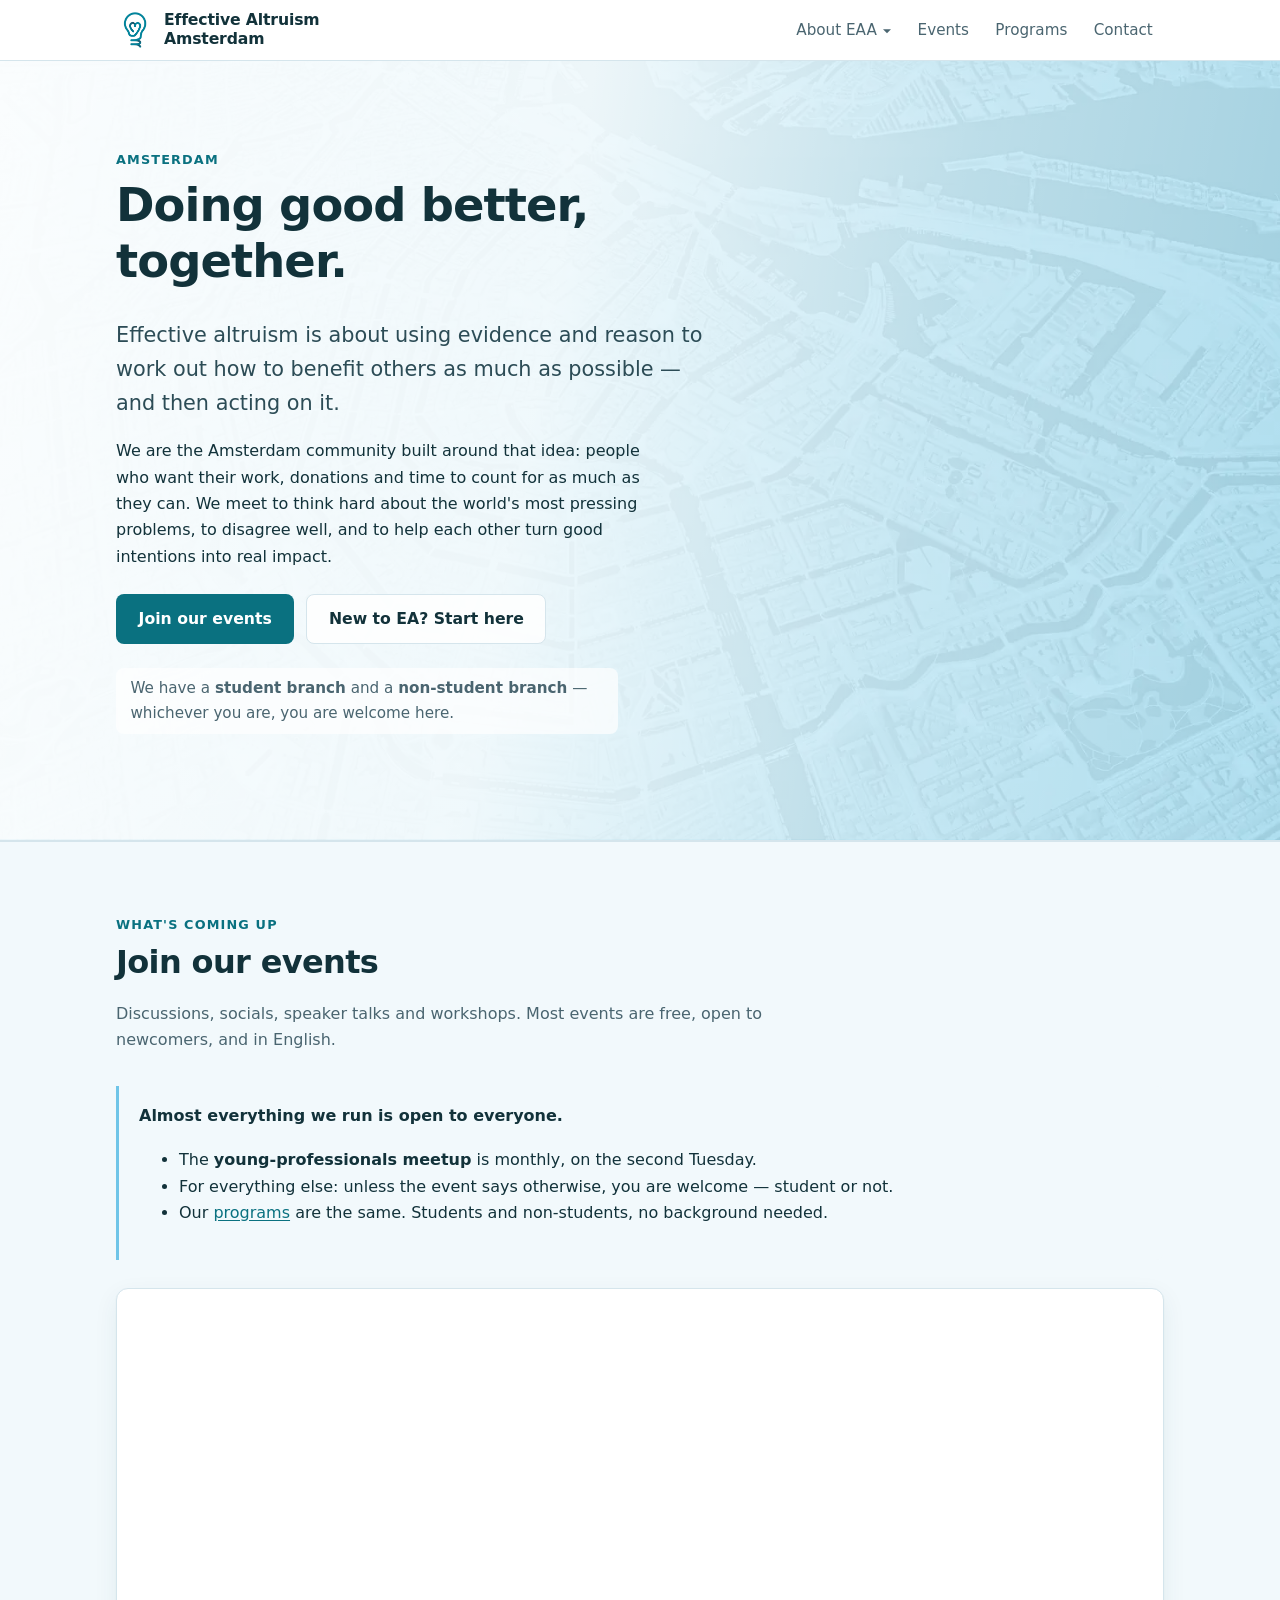
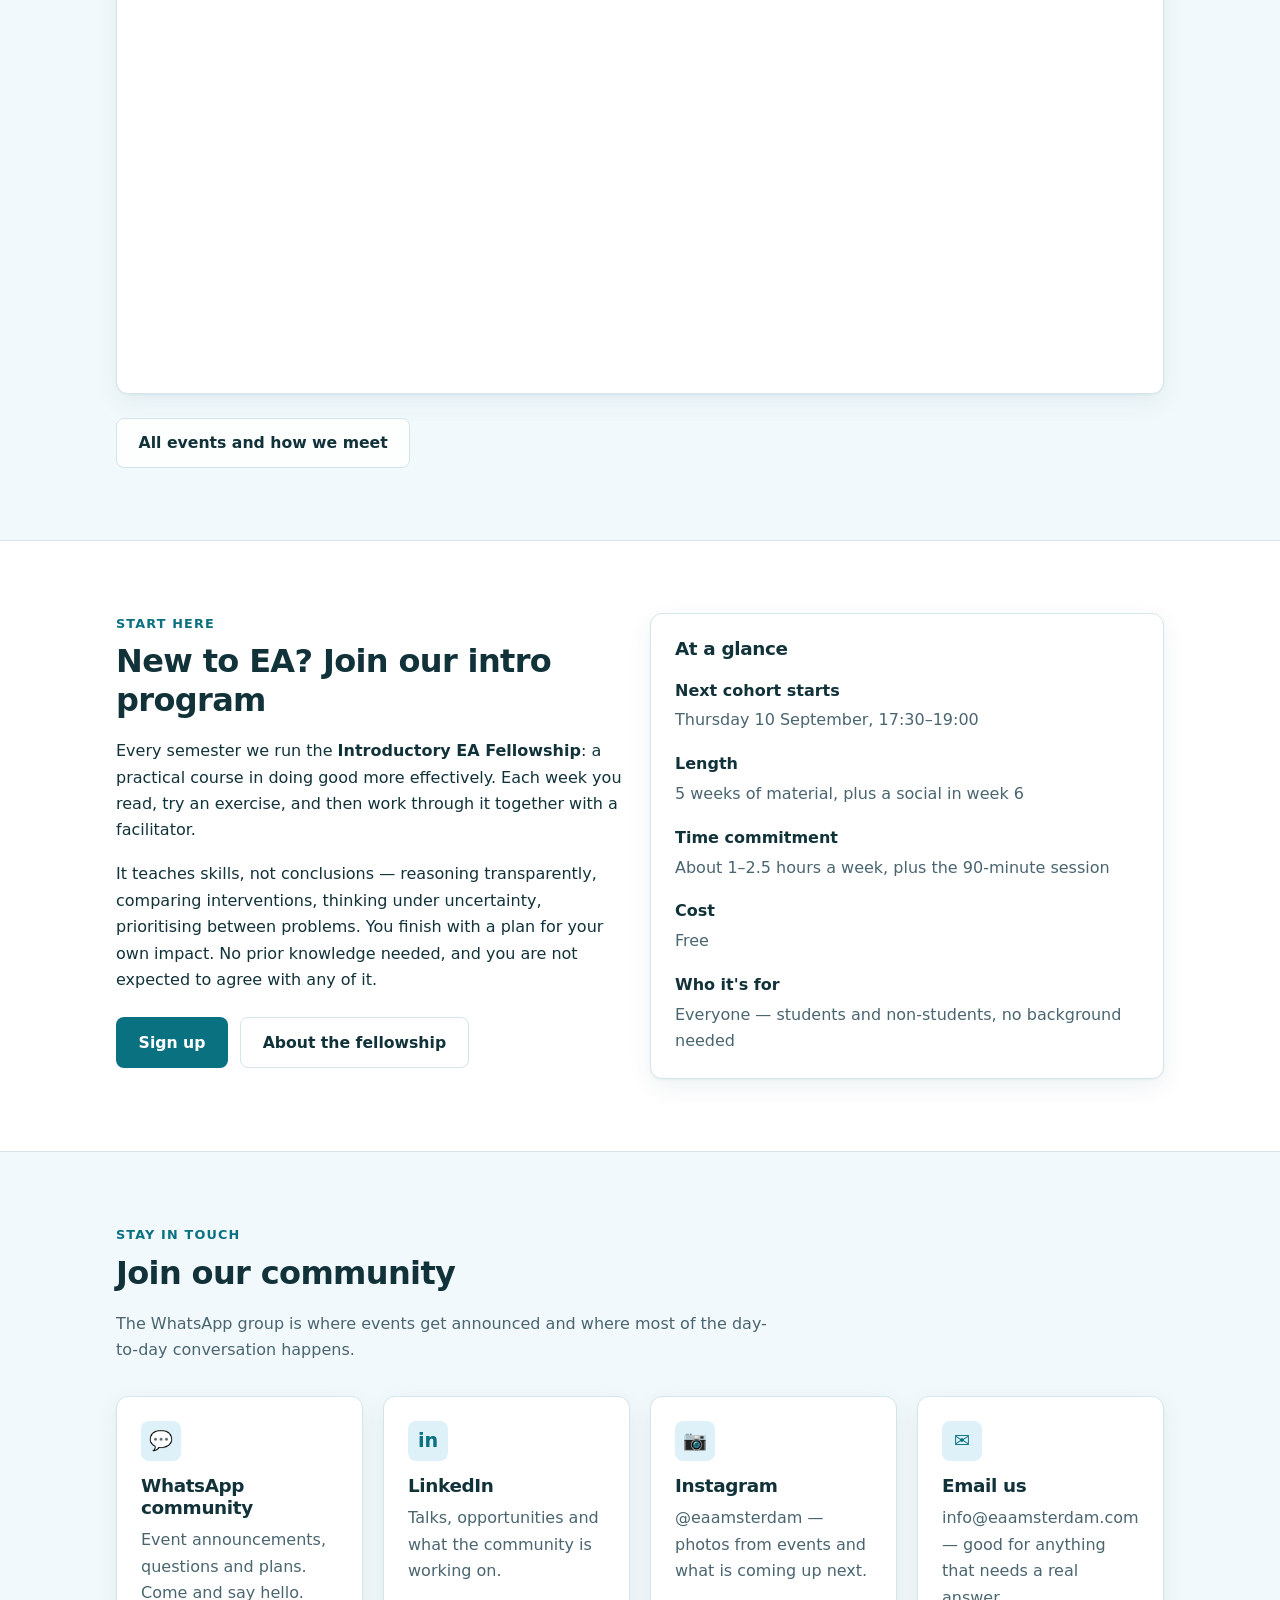
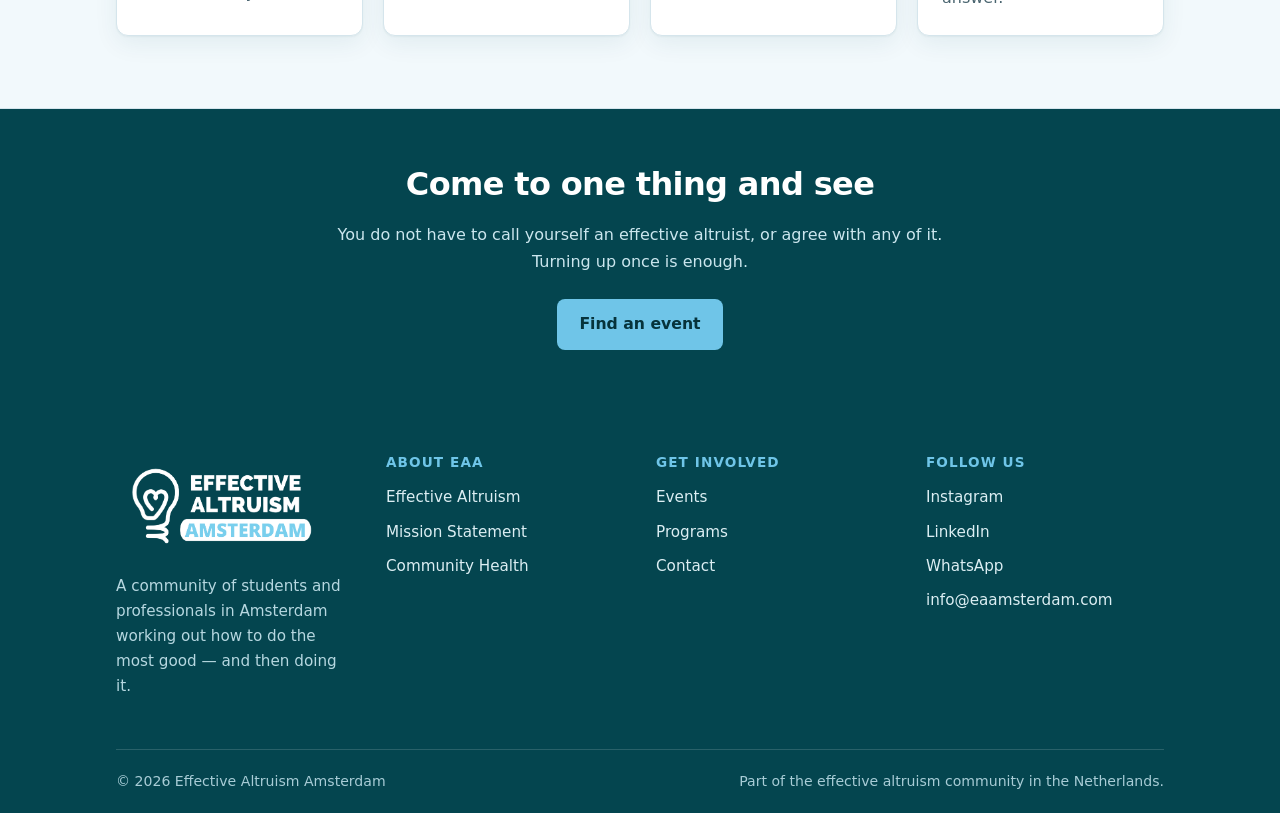
==== commit eef1ca86: "Cut the overview page, and trim the EA and mission pages - Delete about-eaa.html. It restated the ho" ====
--- a/index.html
+++ b/index.html
@@ -30,7 +30,6 @@
         <li class="has-dropdown">
           <button class="nav-link dropdown-toggle" type="button" aria-expanded="false">About EAA</button>
           <ul class="dropdown">
-            <li><a href="about-eaa.html">Overview</a></li>
             <li><a href="effective-altruism.html">Effective Altruism</a></li>
             <li><a href="mission.html">Mission Statement</a></li>
             <li><a href="community-health.html">Community Health</a></li>
@@ -237,7 +236,6 @@
       <div>
         <h2>About EAA</h2>
         <ul>
-          <li><a href="about-eaa.html">Overview</a></li>
           <li><a href="effective-altruism.html">Effective Altruism</a></li>
           <li><a href="mission.html">Mission Statement</a></li>
           <li><a href="community-health.html">Community Health</a></li>
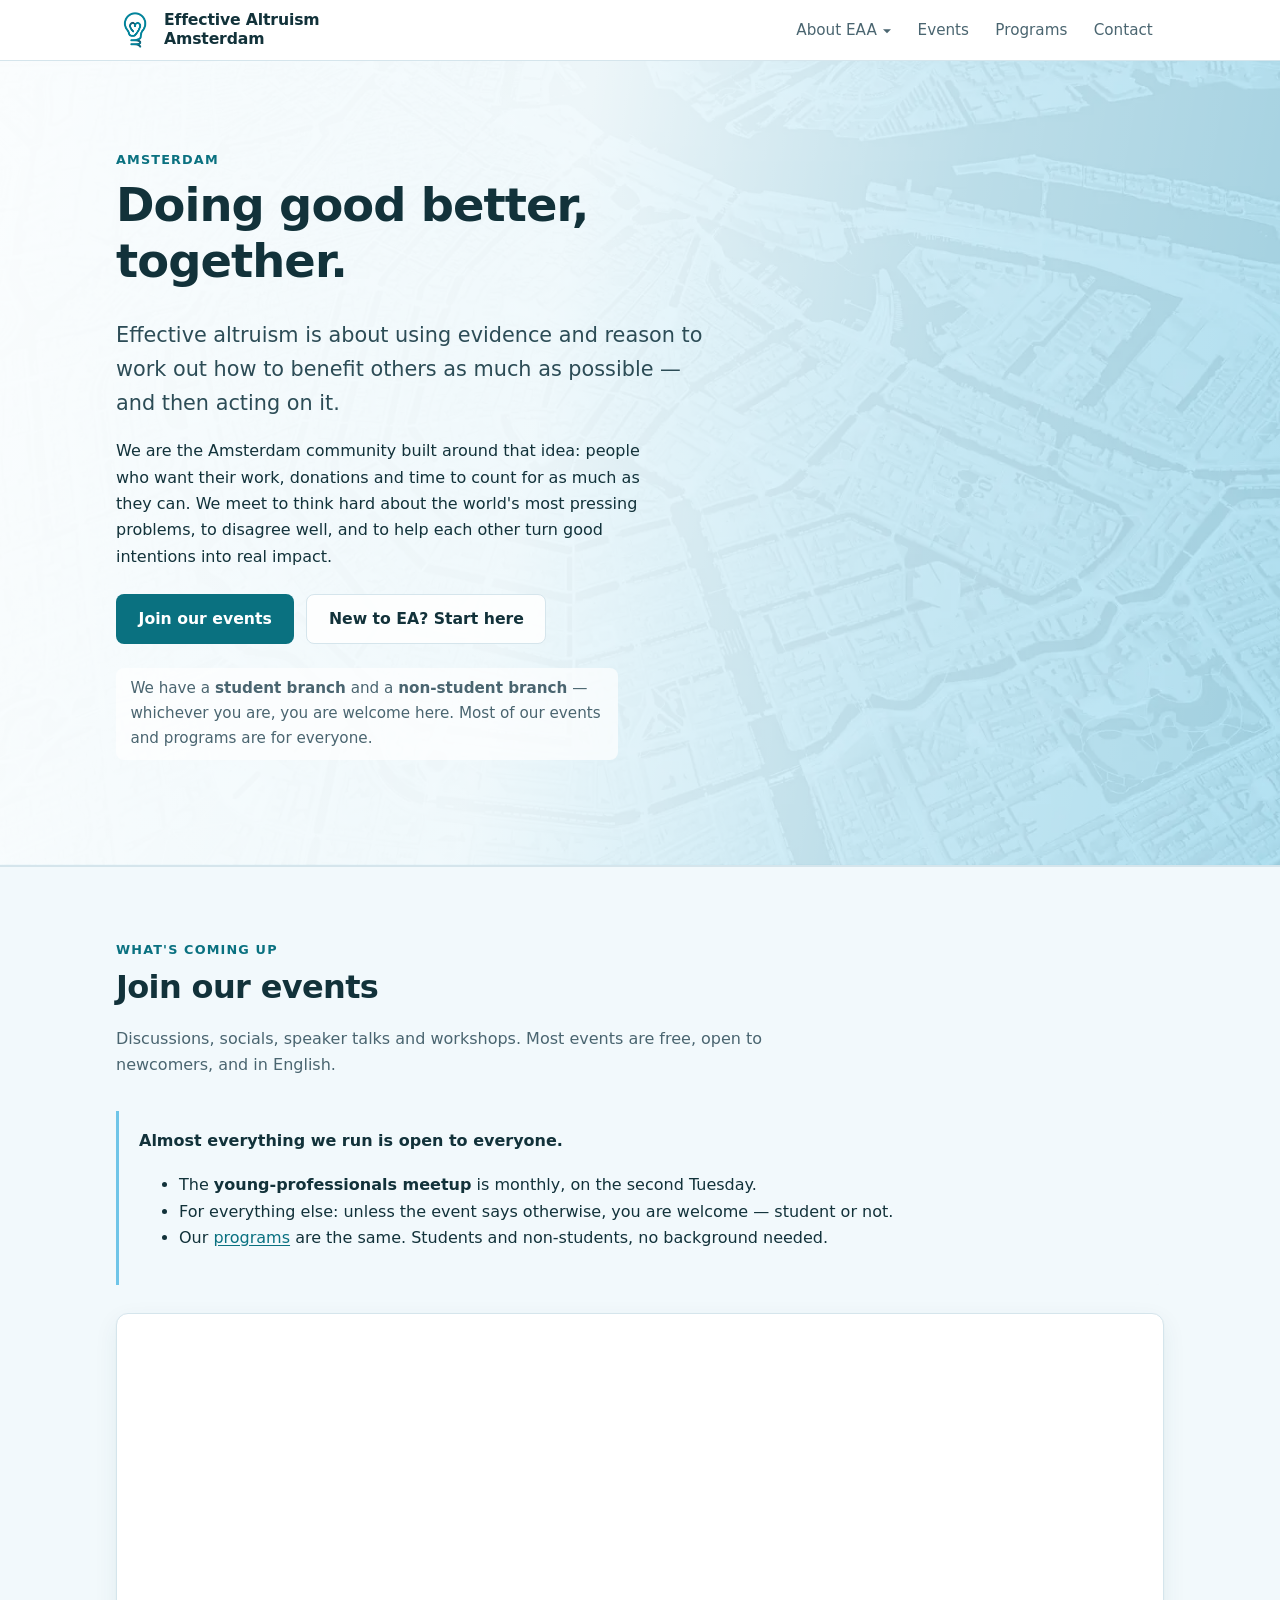
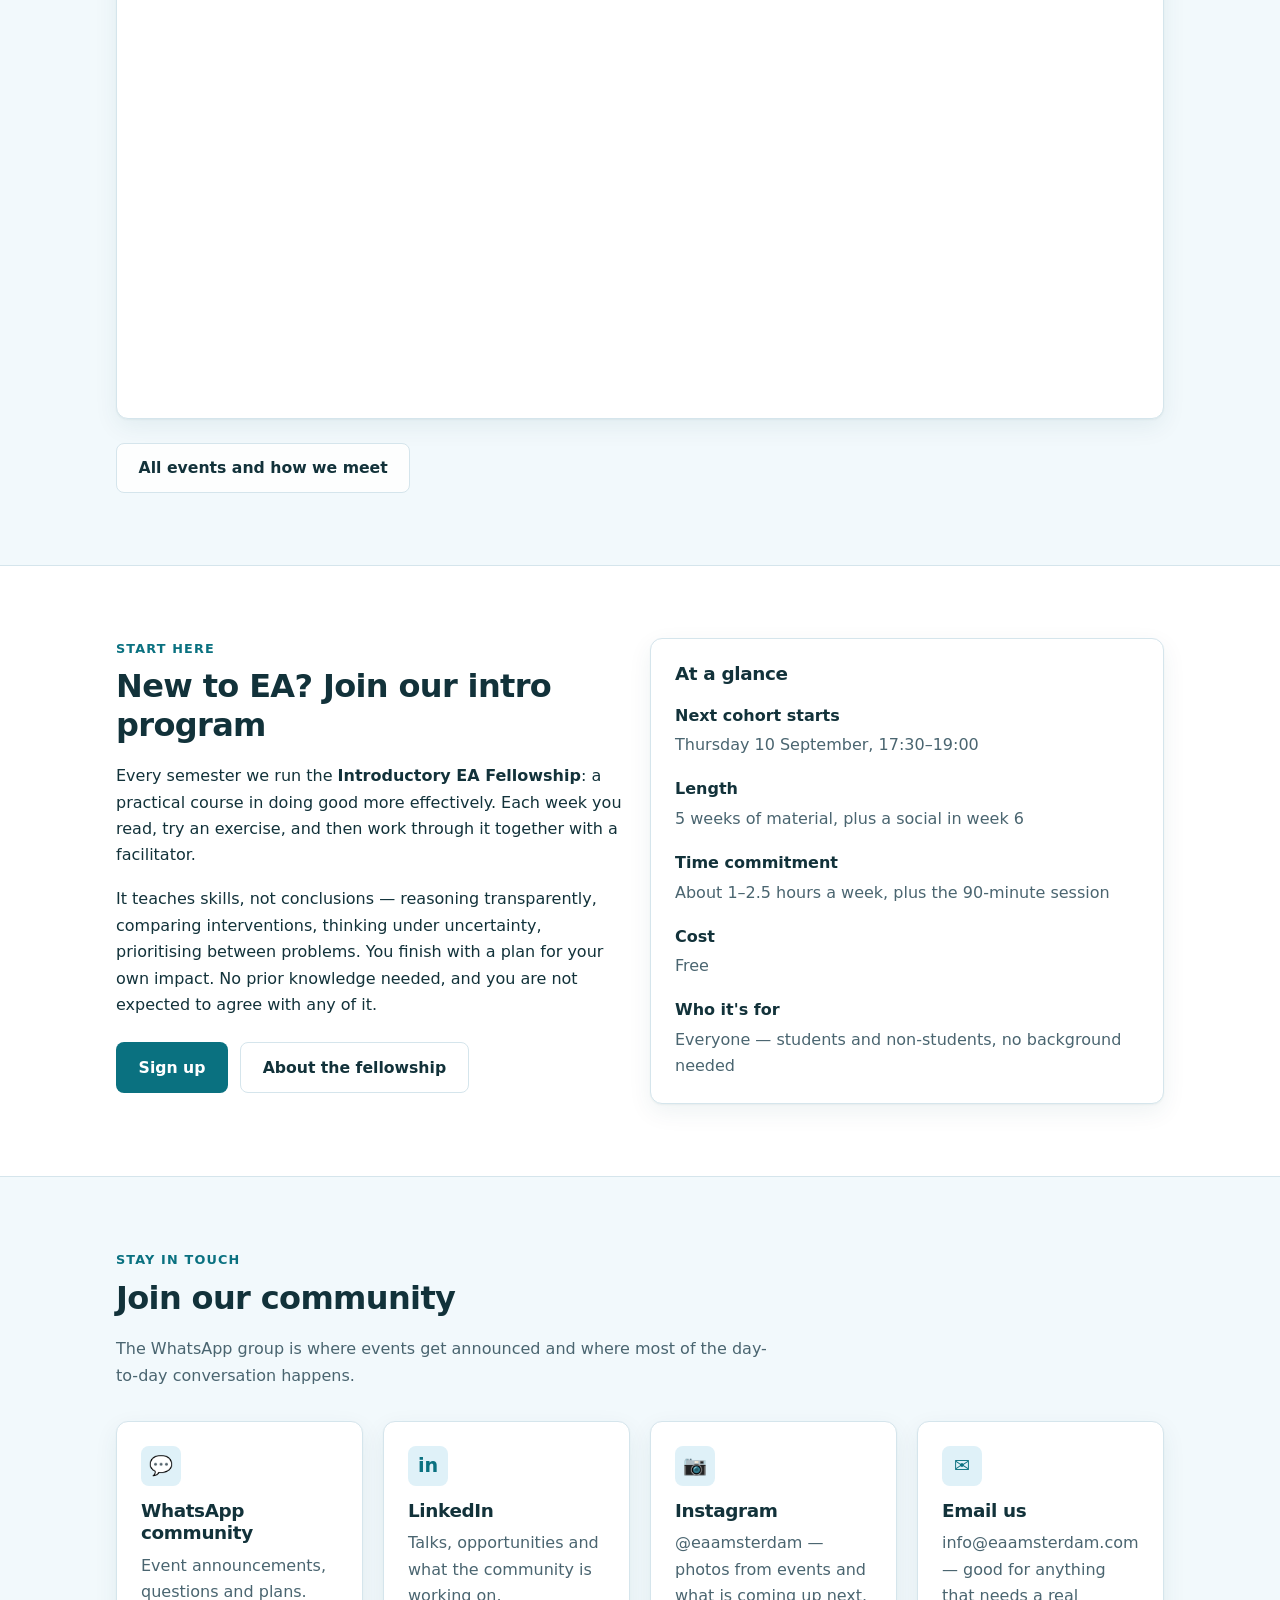
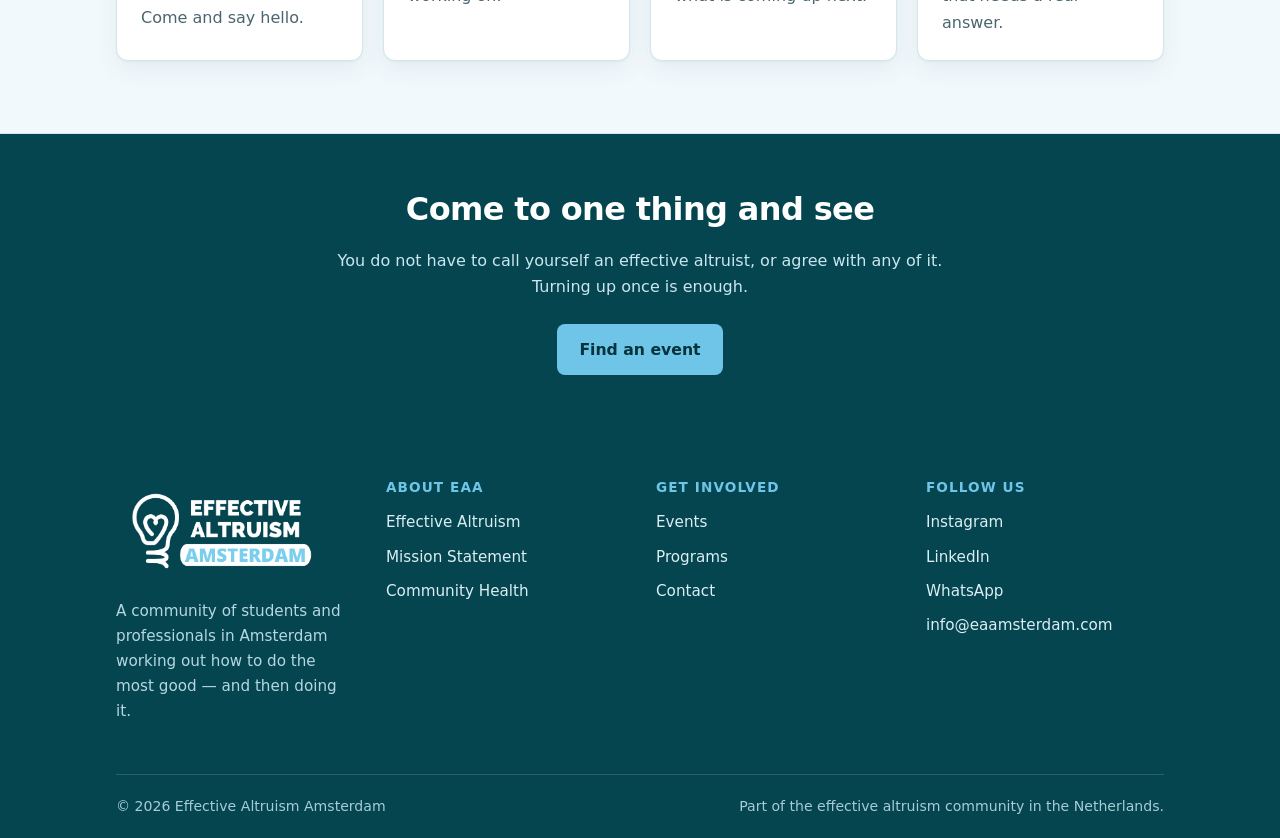
==== commit f82f6a59: "Trim the events and programs pages further - Home page: the student/non-student note now adds that m" ====
--- a/index.html
+++ b/index.html
@@ -66,7 +66,8 @@
       </div>
       <p class="hero-note">
         We have a <strong>student branch</strong> and a
-        <strong>non-student branch</strong> — whichever you are, you are welcome here.
+        <strong>non-student branch</strong> — whichever you are, you are welcome
+        here. Most of our events and programs are for everyone.
       </p>
     </div>
   </section>
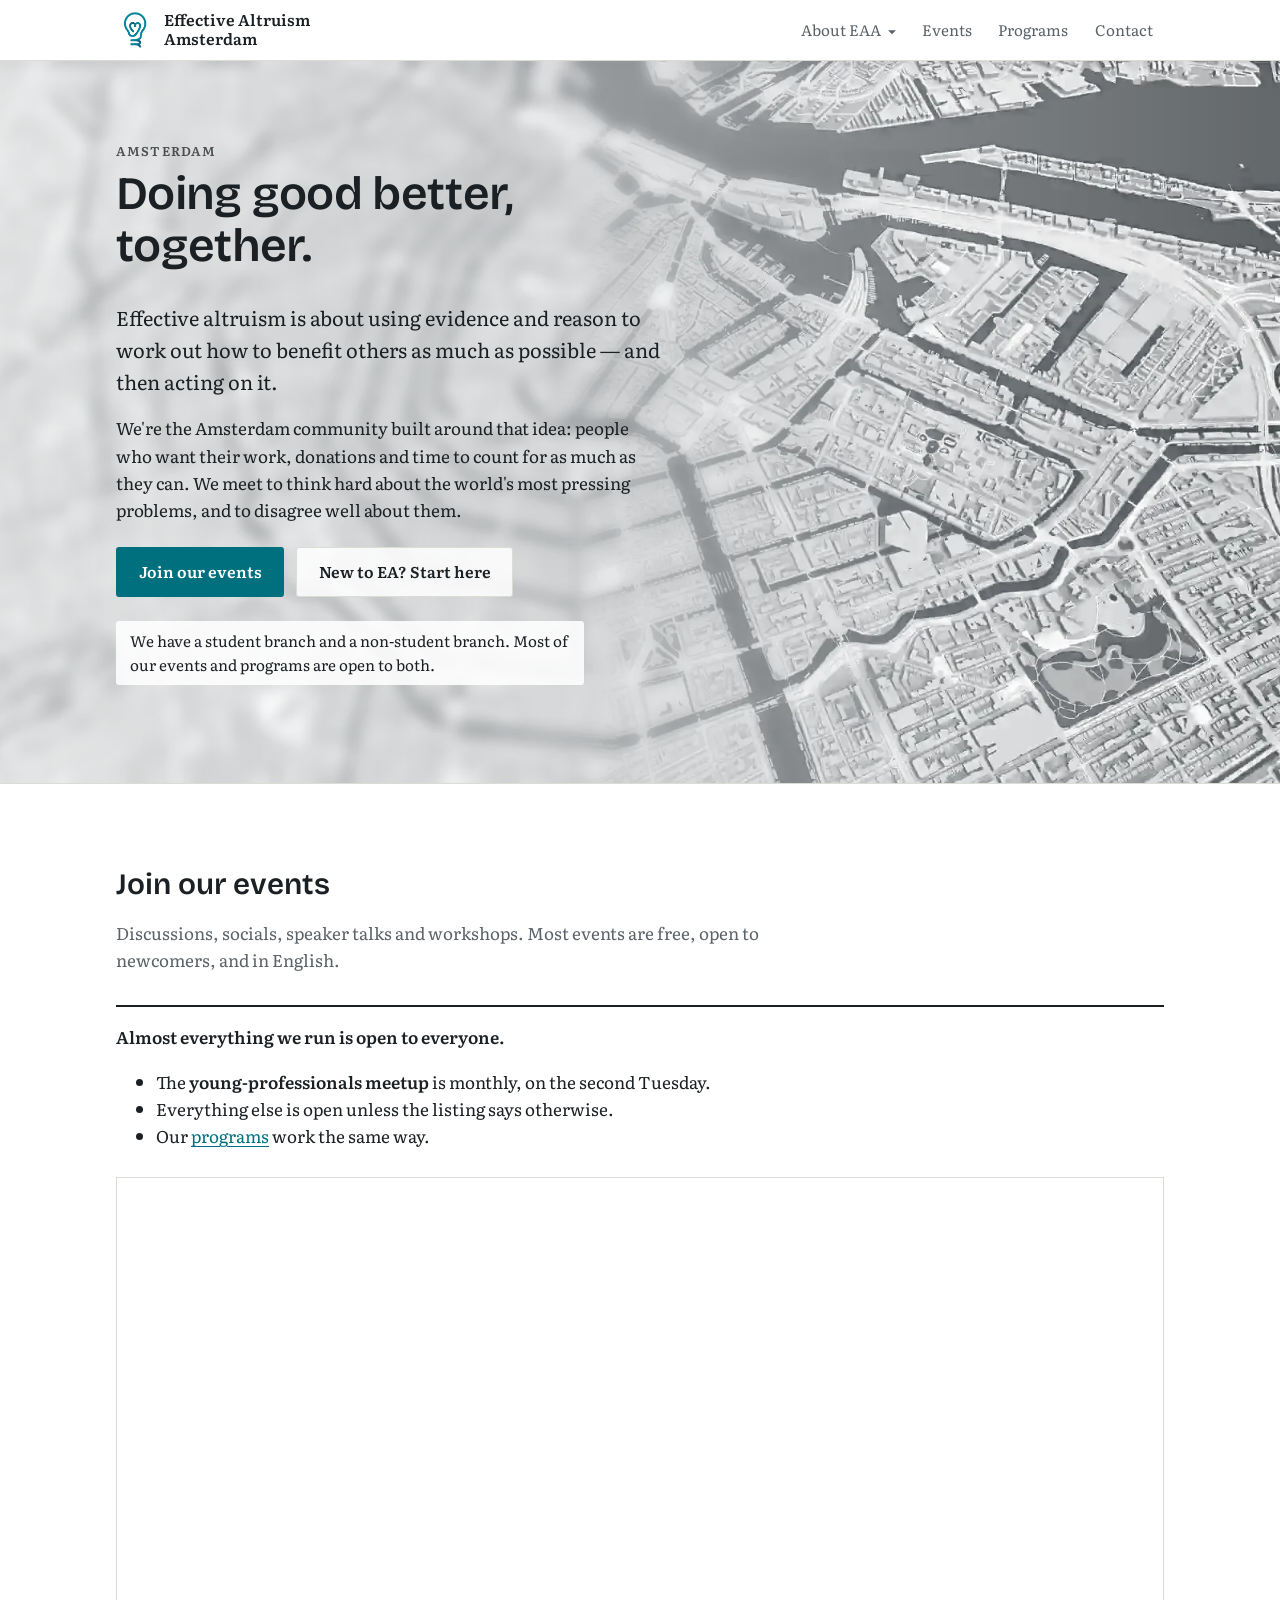
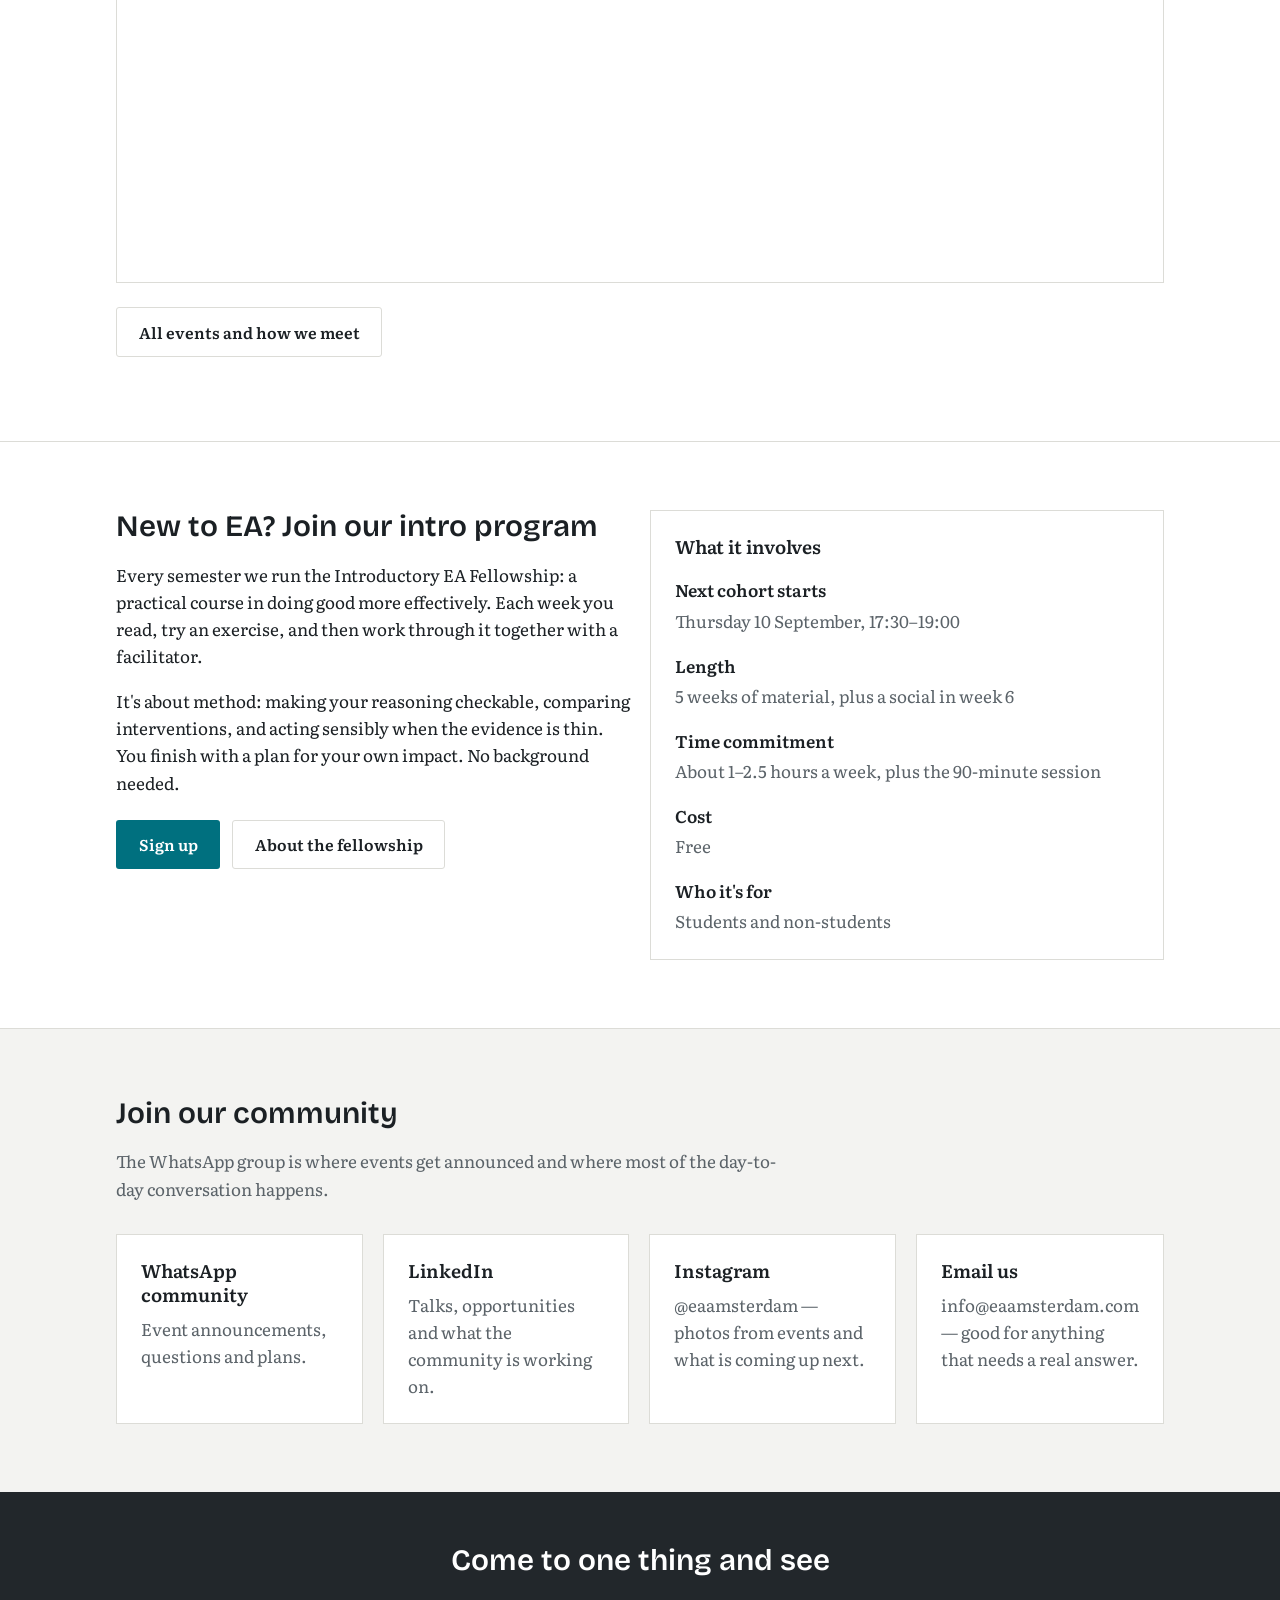
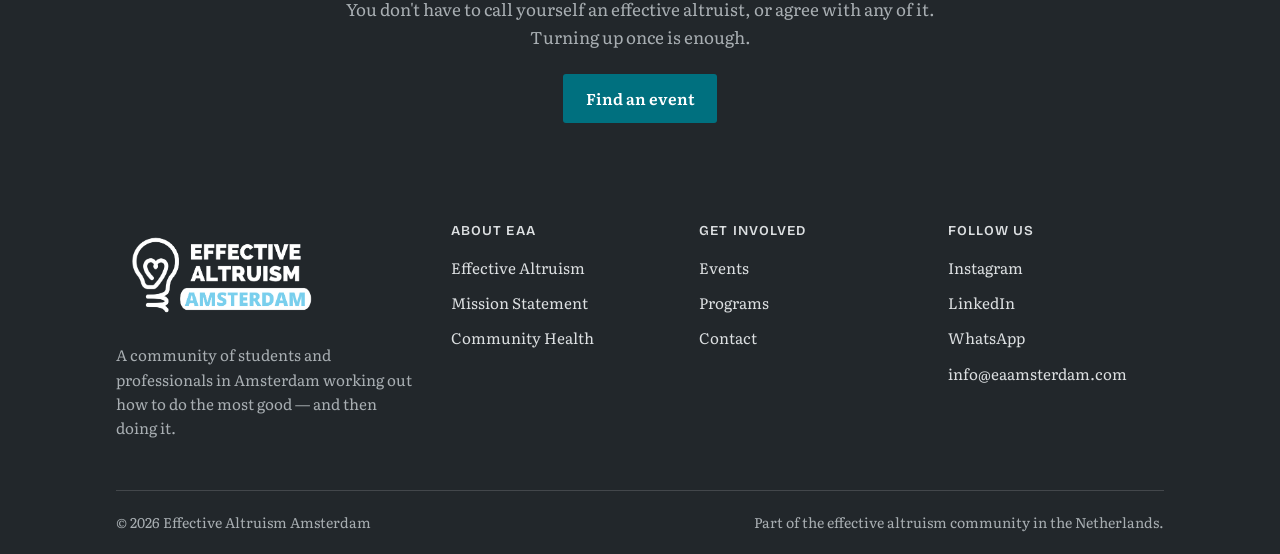
==== commit b6e76288: "Restyle: self-hosted type, graphite palette, de-genericised components The site read as machine-gene" ====
--- a/index.html
+++ b/index.html
@@ -12,7 +12,12 @@
   <link rel="icon" href="img/favicon-96.png" sizes="96x96">
   <link rel="apple-touch-icon" href="img/apple-touch-icon.png">
   <meta name="color-scheme" content="only light">
-  <link rel="stylesheet" href="styles.css?v=13">
+  <!-- Both faces are needed for first paint. Preloading them ahead of the
+       stylesheet lets the browser start the fetches without waiting to discover
+       them inside the CSS. The italic face is deliberately not preloaded. -->
+  <link rel="preload" href="fonts/bricolage-grotesque-var-latin.woff2" as="font" type="font/woff2" crossorigin>
+  <link rel="preload" href="fonts/literata-var-latin.woff2" as="font" type="font/woff2" crossorigin>
+  <link rel="stylesheet" href="styles.css?v=14">
 </head>
 <body>
 <a class="skip-link" href="#main">Skip to content</a>
@@ -55,28 +60,26 @@
         benefit others as much as possible — and then acting on it.
       </p>
       <p>
-        We are the Amsterdam community built around that idea: people who want
+        We're the Amsterdam community built around that idea: people who want
         their work, donations and time to count for as much as they can. We meet
-        to think hard about the world's most pressing problems, to disagree well,
-        and to help each other turn good intentions into real impact.
+        to think hard about the world's most pressing problems, and to disagree
+        well about them.
       </p>
       <div class="button-row">
         <a class="button" href="events.html">Join our events</a>
         <a class="button-secondary" href="programs.html">New to EA? Start here</a>
       </div>
       <p class="hero-note">
-        We have a <strong>student branch</strong> and a
-        <strong>non-student branch</strong> — whichever you are, you are welcome
-        here. Most of our events and programs are for everyone.
+        We have a student branch and a non-student branch. Most of our events
+        and programs are open to both.
       </p>
     </div>
   </section>
 
   <!-- ============ Events / Luma embed ============ -->
-  <section class="section section-alt" id="events">
+  <section class="section section-lead" id="events">
     <div class="container">
       <div class="section-head">
-        <span class="eyebrow">What's coming up</span>
         <h2>Join our events</h2>
         <p>
           Discussions, socials, speaker talks and workshops. Most events are free,
@@ -94,12 +97,10 @@
             second Tuesday.
           </li>
           <li>
-            For everything else: unless the event says otherwise, you are welcome
-            &mdash; student or not.
+            Everything else is open unless the listing says otherwise.
           </li>
           <li>
-            Our <a href="programs.html">programs</a> are the same. Students and
-            non-students, no background needed.
+            Our <a href="programs.html">programs</a> work the same way.
           </li>
         </ul>
       </div>
@@ -126,18 +127,16 @@
     <div class="container">
       <div class="grid-2">
         <div>
-          <span class="eyebrow">Start here</span>
           <h2>New to EA? Join our intro program</h2>
           <p>
-            Every semester we run the <strong>Introductory EA Fellowship</strong>: a
+            Every semester we run the Introductory EA Fellowship: a
             practical course in doing good more effectively. Each week you read,
             try an exercise, and then work through it together with a facilitator.
           </p>
           <p>
-            It teaches skills, not conclusions — reasoning transparently, comparing
-            interventions, thinking under uncertainty, prioritising between
-            problems. You finish with a plan for your own impact. No prior
-            knowledge needed, and you are not expected to agree with any of it.
+            It's about method: making your reasoning checkable, comparing
+            interventions, and acting sensibly when the evidence is thin. You
+            finish with a plan for your own impact. No background needed.
           </p>
           <div class="button-row">
             <a class="button" href="https://airtable.com/appRIUBhz7R0VKN4G/shrLYu2rlYCLolmFY" rel="noopener" target="_blank">Sign up</a>
@@ -145,7 +144,7 @@
           </div>
         </div>
         <div class="card">
-          <h3>At a glance</h3>
+          <h3>What it involves</h3>
           <dl class="definition-list">
             <dt>Next cohort starts</dt>
             <dd>Thursday 10 September, 17:30&ndash;19:00</dd>
@@ -156,7 +155,7 @@
             <dt>Cost</dt>
             <dd>Free</dd>
             <dt>Who it's for</dt>
-            <dd>Everyone &mdash; students and non-students, no background needed</dd>
+            <dd>Students and non-students</dd>
           </dl>
         </div>
       </div>
@@ -167,7 +166,6 @@
   <section class="section section-alt">
     <div class="container">
       <div class="section-head">
-        <span class="eyebrow">Stay in touch</span>
         <h2>Join our community</h2>
         <p>
           The WhatsApp group is where events get announced and where most of the
@@ -176,28 +174,24 @@
       </div>
       <div class="grid-4">
         <a class="card card-link" href="contact.html#whatsapp">
-          <span class="card-icon" aria-hidden="true">💬</span>
           <h3>WhatsApp community</h3>
           <p class="text-muted">
-            Event announcements, questions and plans. Come and say hello.
+            Event announcements, questions and plans.
           </p>
         </a>
         <a class="card card-link" href="https://www.linkedin.com/company/effective-altruism-amsterdam" rel="me noopener" target="_blank">
-          <span class="card-icon" aria-hidden="true">in</span>
           <h3>LinkedIn</h3>
           <p class="text-muted">
             Talks, opportunities and what the community is working on.
           </p>
         </a>
         <a class="card card-link" href="https://www.instagram.com/eaamsterdam/" rel="me noopener" target="_blank">
-          <span class="card-icon" aria-hidden="true">📷</span>
           <h3>Instagram</h3>
           <p class="text-muted">
             @eaamsterdam — photos from events and what is coming up next.
           </p>
         </a>
         <a class="card card-link" href="mailto:info@eaamsterdam.com">
-          <span class="card-icon" aria-hidden="true">✉️</span>
           <h3>Email us</h3>
           <p class="text-muted">
             info@eaamsterdam.com — good for anything that needs a real answer.
@@ -212,7 +206,7 @@
     <div class="container">
       <h2>Come to one thing and see</h2>
       <p>
-        You do not have to call yourself an effective altruist, or agree with any
+        You don't have to call yourself an effective altruist, or agree with any
         of it. Turning up once is enough.
       </p>
       <div class="button-row">
--- a/styles.css
+++ b/styles.css
@@ -7,6 +7,47 @@
 
    Sections: tokens, base, header/nav, layout, components, pages, footer
    ========================================================================= */
+
+/* ---------- Typefaces ----------
+   Self-hosted, not CDN-loaded: a Google Fonts request would send every visitor's
+   IP to a third party, which for an EU organisation is a GDPR exposure and not
+   one a community site needs to take on. Of twenty EA sites surveyed, nineteen
+   self-host for the same reason.
+
+   Both files are variable fonts clamped to the weights this site actually sets.
+   Bricolage across its full opsz/wdth/wght space is 131 KB; at the one weight we
+   use it is 22 KB, rendering identically. Total shipped type: 81 KB, less than
+   the hero image.
+
+   Nothing here goes above 600. Any rule asking for 700 would get a synthesised
+   bold, so `strong` and the old 700 weights were moved down to 600 to match. */
+@font-face {
+  font-family: "Bricolage Grotesque";
+  font-style: normal;
+  font-weight: 600;
+  font-display: swap;
+  src: url("fonts/bricolage-grotesque-var-latin.woff2") format("woff2");
+  unicode-range: U+0000-00FF, U+0131, U+0152-0153, U+02BB-02BC, U+02C6, U+02DA, U+02DC, U+0304, U+0308, U+0329, U+2000-206F, U+20AC, U+2122, U+2191, U+2193, U+2212, U+2215, U+FEFF, U+FFFD;
+}
+@font-face {
+  font-family: "Literata";
+  font-style: normal;
+  font-weight: 400 600;
+  font-display: swap;
+  src: url("fonts/literata-var-latin.woff2") format("woff2");
+  unicode-range: U+0000-00FF, U+0131, U+0152-0153, U+02BB-02BC, U+02C6, U+02DA, U+02DC, U+0304, U+0308, U+0329, U+2000-206F, U+20AC, U+2122, U+2191, U+2193, U+2212, U+2215, U+FEFF, U+FFFD;
+}
+/* No page currently sets <em> or <i>, so this face is never fetched. It is
+   committed anyway: an italic-less serif would quietly force a synthesised
+   oblique the first time anyone writes emphasis into the copy. */
+@font-face {
+  font-family: "Literata";
+  font-style: italic;
+  font-weight: 400;
+  font-display: swap;
+  src: url("fonts/literata-italic-var-latin.woff2") format("woff2");
+  unicode-range: U+0000-00FF, U+0131, U+0152-0153, U+02BB-02BC, U+02C6, U+02DA, U+02DC, U+0304, U+0308, U+0329, U+2000-206F, U+20AC, U+2122, U+2191, U+2193, U+2212, U+2215, U+FEFF, U+FFFD;
+}
 
 /* ---------- Design tokens ---------- */
 :root {
@@ -15,33 +56,61 @@
      similar), which would otherwise recolour the page behind our backs. */
   color-scheme: only light;
 
-  /* Brand */
-  --sky: #6fc5e8;          /* wordmark blue */
-  --sky-light: #a8dcf1;
-  --teal: #0a7180;         /* accent: links, buttons — 5.7:1 on white */
-  --teal-strong: #065f6c;  /* hover — 7.3:1 on white */
-  --deep: #04454f;         /* footer and CTA band — 10.7:1 with white */
-
-  /* Neutrals */
+  /* Brand — teal only.
+     The palette used to be nine tokens on one hue: every neutral was a tinted
+     blue, so the page had no colour so much as a single lightness ramp, and the
+     teal had nothing to stand out against. Here the neutrals are genuinely
+     neutral and teal is spent only on things you can act on — links, buttons,
+     the figures in a stat. If teal appears somewhere you cannot click and that
+     is not a headline number, that is a bug.
+
+     These are the true logo colours rather than the desaturated approximations
+     the old file used (--teal was #0a7180 against the logo's actual #008098);
+     the saturation had been pulled down by eye to reach contrast targets that
+     the real colours turn out to meet anyway. */
+  --teal: #00707f;         /* links, buttons — 5.79:1 on white */
+  --teal-strong: #005866;  /* hover on light — 8.12:1 on white */
+  --teal-lift: #008098;    /* hover on dark; the exact logo teal, 4.62:1 white */
+  --deep: #22272b;         /* footer and CTA band — 15.07:1 with white */
+
+  /* Neutrals — warm graphite, no hue borrowed from the brand */
   --bg: #ffffff;
-  --surface: #f2f9fc;
-  --surface-2: #e3f2f8;
-  --accent-soft: #dff1f8;
-  --text: #12323a;         /* 13.6:1 on white */
-  --muted: #4a6570;        /* 6.2:1 on white */
-  --border: #d5e5ec;
+  --surface: #f3f3f1;
+  --surface-2: #e8e8e4;
+  --tint: #eceae6;         /* soft fills: chips, pills, hover states */
+  --text: #1b2024;         /* 16.42:1 on white, 14.78:1 on --surface */
+  --muted: #5b6369;        /* 6.12:1 on white, 5.50:1 on --surface */
+  --border: #dcdcd7;
+
+  /* Text on the --deep band. Named rather than hardcoded, which is how the old
+     file ended up with five different blues scattered through the footer. */
+  --deep-text: #dcdfe1;    /* 11.26:1 on --deep */
+  --deep-muted: #a8aeb2;   /* 6.72:1 on --deep */
 
   /* Warning / placeholder — deliberately outside the brand palette so a notice
      never reads as ordinary content. */
   --warn-bg: #fdf3e3;
   --warn-border: #e0a94b;
   --warn-text: #6b4708;
-  --shadow: 0 1px 2px rgba(4, 69, 79, 0.05), 0 8px 24px rgba(4, 69, 79, 0.07);
+  --shadow: 0 1px 2px rgba(27, 32, 36, 0.05), 0 8px 24px rgba(27, 32, 36, 0.07);
+
+  /* Display is used at h1/h2 only — see the heading rules for why. Georgia is
+     the fallback rather than a generic serif because its metrics are closest to
+     Literata's, so a swap moves the layout least. */
+  --font-display: "Bricolage Grotesque", "Helvetica Neue", Arial, sans-serif;
+  --font-body: Literata, Georgia, "Times New Roman", serif;
 
   --container: 68rem;
   --prose: 42rem;
-  --radius: 0.75rem;
-  --radius-sm: 0.5rem;
+
+  /* One radius, and it means something: this is the amount of rounding a thing
+     gets because you press it. Containers get none. The old file had --radius
+     and --radius-sm applied indiscriminately to cards, buttons, embeds, chips,
+     dropdowns, notices and the nav toggle, so every component on the page was a
+     variation on one soft rectangle. Round corners on a card are decoration;
+     round corners on a button are an affordance. Circles below (avatars, step
+     numbers) and the pill are shapes in their own right, not this token. */
+  --radius-control: 3px;
 }
 
 /* Forced-colours mode (Windows High Contrast, and Firefox's colour override in
@@ -95,29 +164,74 @@
   margin: 0;
   background: var(--bg);
   color: var(--text);
-  font-family: system-ui, -apple-system, "Segoe UI", Roboto, Helvetica, Arial, sans-serif;
-  font-size: 1rem;
-  line-height: 1.65;
-  -webkit-font-smoothing: antialiased;
+  font-family: var(--font-body);
+  /* A serif needs a little more size than the sans this replaced to read the
+     same; Literata's large x-height then lets the leading come back down. */
+  font-size: 1.0625rem;
+  line-height: 1.6;
+}
+
+/* Bricolage's irregular, slightly-wrong letterforms are the point of this
+   typeface, and they only read as deliberate at display sizes. Below roughly
+   1.5rem they read as a rendering fault, so h3/h4 stay in the body serif at its
+   heaviest shipped weight and take their hierarchy from size and colour. */
+h1,
+h2 {
+  font-family: var(--font-display);
+  font-weight: 600;
+  line-height: 1.12;
+}
+
+h3,
+h4 {
+  font-family: var(--font-body);
+  font-weight: 600;
+  line-height: 1.3;
 }
 
 h1,
 h2,
 h3,
 h4 {
-  line-height: 1.2;
-  letter-spacing: -0.02em;
   margin: 0 0 0.6em;
 }
 
+/* Negative tracking is an optical correction for large type, so it is applied
+   at the one size large enough to need it rather than to every heading. */
 h1 {
-  font-size: clamp(2rem, 5vw, 2.9rem);
+  font-size: 2.05rem;
+  letter-spacing: -0.015em;
 }
 h2 {
-  font-size: clamp(1.5rem, 3.2vw, 2rem);
+  font-size: 1.5rem;
 }
 h3 {
   font-size: 1.15rem;
+}
+
+/* Two breakpoints, not fluid type. Every size on this site used to be a clamp(),
+   which reads as machine-generated precisely because it is the answer that needs
+   no decisions. These are the two widths where the layout actually changes. */
+@media (min-width: 46rem) {
+  h1 {
+    font-size: 2.6rem;
+  }
+  h2 {
+    font-size: 1.85rem;
+  }
+}
+
+@media (min-width: 68rem) {
+  h1 {
+    font-size: 2.9rem;
+  }
+}
+
+/* The shipped Literata stops at 600; the browser default of 700 for strong/b
+   would be synthesised, which on a serif smears the stems. */
+strong,
+b {
+  font-weight: 600;
 }
 
 p {
@@ -174,12 +288,12 @@
 }
 
 .section {
-  padding-block: clamp(2.5rem, 6vw, 4.5rem);
+  padding-block: 2.75rem;
 }
 
 .section-alt {
   background: var(--surface);
-  border-block: 1px solid var(--border);
+  border-top: 1px solid var(--border);
 }
 
 .section-head {
@@ -195,10 +309,10 @@
 .eyebrow {
   display: block;
   font-size: 0.8rem;
-  font-weight: 700;
+  font-weight: 600;
   letter-spacing: 0.09em;
   text-transform: uppercase;
-  color: var(--teal);
+  color: var(--muted);
   margin-bottom: 0.5rem;
 }
 
@@ -216,7 +330,7 @@
 }
 
 .lead {
-  font-size: clamp(1.1rem, 2.2vw, 1.3rem);
+  font-size: 1.15rem;
   color: var(--muted);
 }
 
@@ -224,33 +338,53 @@
   color: var(--muted);
 }
 
-.grid {
-  display: grid;
-  gap: 1.25rem;
-  grid-template-columns: repeat(auto-fit, minmax(16rem, 1fr));
-}
-
-.grid-2 {
-  display: grid;
-  gap: 1.25rem;
-  grid-template-columns: repeat(auto-fit, minmax(18rem, 1fr));
-}
-
-/* For rows of exactly four items: 4 across on desktop, 2 on tablet, so the
-   last card never sits alone on its own row. */
+/* Column counts, not repeat(auto-fit, minmax(...)) three times over. auto-fit
+   is the correct general answer, which is exactly why it is the predicted one —
+   and it also means nobody ever decided how many columns these should be. They
+   hold 6, 6 and 3 items (.grid), 2, 2, 2 and 3 (.grid-2) and 4 and 4 (.grid-4),
+   so the counts below are chosen against the content that exists rather than
+   left to whatever the viewport happens to allow. */
+.grid,
+.grid-2,
 .grid-4 {
   display: grid;
   gap: 1.25rem;
-  grid-template-columns: repeat(auto-fit, minmax(12.5rem, 1fr));
+  grid-template-columns: 1fr;
+}
+
+/* Four items: two up on narrow screens so the last never sits alone. */
+.grid-4 {
+  grid-template-columns: repeat(2, 1fr);
+}
+
+@media (min-width: 46rem) {
+  .grid,
+  .grid-2 {
+    grid-template-columns: repeat(2, 1fr);
+  }
+
+  .grid-4 {
+    grid-template-columns: repeat(4, 1fr);
+  }
+}
+
+@media (min-width: 62rem) {
+  .grid {
+    grid-template-columns: repeat(3, 1fr);
+  }
 }
 
 /* ---------- Header & navigation ---------- */
+/* Sticky is kept — it is useful on a site with a dropdown nav. The blurred
+   translucent panel is not: it is the default treatment for a sticky header, it
+   costs a compositing layer on every scroll frame, and it degrades to a
+   half-transparent bar wherever backdrop-filter is unsupported. A solid bar with
+   a hairline under it does the same job and reads as a decision. */
 .site-header {
   position: sticky;
   top: 0;
   z-index: 50;
-  background: rgba(255, 255, 255, 0.9);
-  backdrop-filter: blur(10px);
+  background: var(--bg);
   border-bottom: 1px solid var(--border);
 }
 
@@ -270,7 +404,7 @@
   gap: 0.6rem;
   color: var(--text);
   text-decoration: none;
-  font-weight: 700;
+  font-weight: 600;
 }
 
 /* The lightbulb mark. mix-blend-mode hides its baked-in white background
@@ -285,7 +419,6 @@
 
 .brand-text {
   font-size: 0.98rem;
-  letter-spacing: -0.01em;
   line-height: 1.2;
   max-width: 11rem;
 }
@@ -303,7 +436,7 @@
   gap: 0.4rem;
   background: none;
   border: 1px solid var(--border);
-  border-radius: var(--radius-sm);
+  border-radius: var(--radius-control);
   color: var(--text);
   font: inherit;
   font-size: 0.9rem;
@@ -323,7 +456,7 @@
 .nav-link {
   display: inline-block;
   padding: 0.5rem 0.7rem;
-  border-radius: var(--radius-sm);
+  border-radius: var(--radius-control);
   color: var(--muted);
   font-size: 0.95rem;
   text-decoration: none;
@@ -381,7 +514,6 @@
   padding: 0.4rem;
   background: var(--bg);
   border: 1px solid var(--border);
-  border-radius: var(--radius);
   box-shadow: var(--shadow);
   opacity: 0;
   visibility: hidden;
@@ -401,7 +533,7 @@
 .dropdown a {
   display: block;
   padding: 0.5rem 0.7rem;
-  border-radius: var(--radius-sm);
+  border-radius: var(--radius-control);
   color: var(--text);
   font-size: 0.93rem;
   text-decoration: none;
@@ -409,7 +541,7 @@
 
 .dropdown a:hover,
 .dropdown a:focus-visible {
-  background: var(--accent-soft);
+  background: var(--tint);
   color: var(--teal-strong);
 }
 
@@ -487,7 +619,7 @@
   justify-content: center;
   gap: 0.5rem;
   padding: 0.7rem 1.35rem;
-  border-radius: var(--radius-sm);
+  border-radius: var(--radius-control);
   font-weight: 600;
   font-size: 0.98rem;
   font-family: inherit;
@@ -514,7 +646,7 @@
 
 .button-secondary:hover {
   background: #fff;
-  border-color: var(--sky);
+  border-color: var(--teal);
   color: var(--text);
 }
 
@@ -526,12 +658,15 @@
 }
 
 /* ---------- Cards ---------- */
+/* A border and a two-layer shadow do the same job — separate this box from the
+   page — so doing both is saying it twice. The border stays because it works in
+   forced-colours mode and at any zoom; the shadow goes. Shadow is now reserved
+   for things that genuinely float above the page, which is the dropdown and the
+   mobile nav panel and nothing else. */
 .card {
   background: var(--bg);
   border: 1px solid var(--border);
-  border-radius: var(--radius);
   padding: 1.5rem;
-  box-shadow: var(--shadow);
 }
 
 .card h3 {
@@ -549,21 +684,8 @@
 }
 
 .card-link:hover {
-  border-color: var(--sky);
+  border-color: var(--teal);
   color: inherit;
-}
-
-.card-icon {
-  display: inline-grid;
-  place-items: center;
-  width: 2.5rem;
-  height: 2.5rem;
-  border-radius: var(--radius-sm);
-  background: var(--accent-soft);
-  color: var(--teal);
-  font-size: 1.2rem;
-  font-weight: 700;
-  margin-bottom: 0.9rem;
 }
 
 .card-meta {
@@ -578,48 +700,36 @@
 }
 
 /* ---------- Hero ---------- */
+/* Everything the hero has regardless of treatment. The map, the wash and the
+   text colour depend on which treatment is active and live in the generated
+   block at the foot of this file — see tools/set_hero.py. */
 .hero {
   position: relative;
   border-bottom: 1px solid var(--border);
   background-color: var(--surface-2);
-  background-image: linear-gradient(
-      100deg,
-      rgba(255, 255, 255, 0.96) 0%,
-      rgba(255, 255, 255, 0.88) 42%,
-      rgba(255, 255, 255, 0.55) 70%,
-      rgba(255, 255, 255, 0.35) 100%
-    ),
-    url("img/hero-amsterdam.webp");
   background-size: cover;
   background-position: center;
-}
-
-@media (max-width: 52rem) {
-  /* On narrow screens the text spans the full width, so lift the whole wash. */
-  .hero {
-    background-image: linear-gradient(
-        180deg,
-        rgba(255, 255, 255, 0.94) 0%,
-        rgba(255, 255, 255, 0.86) 60%,
-        rgba(255, 255, 255, 0.7) 100%
-      ),
-      url("img/hero-amsterdam.webp");
-  }
+  color: var(--hero-ink);
 }
 
 .hero-inner {
   max-width: var(--container);
   margin: 0 auto;
-  padding: clamp(3rem, 8vw, 5.5rem) 1.25rem;
+  padding: 3rem 1.25rem;
 }
 
 .hero h1 {
   max-width: 18ch;
 }
 
+.hero .eyebrow {
+  color: inherit;
+  opacity: 0.75;
+}
+
 .hero .lead {
   max-width: 46ch;
-  color: #2c4c56;
+  color: inherit;
 }
 
 .hero p {
@@ -629,11 +739,11 @@
 .hero-note {
   margin-top: 1.5rem;
   font-size: 0.95rem;
-  color: var(--muted);
-  background: rgba(255, 255, 255, 0.7);
+  color: var(--hero-ink);
+  background: var(--hero-note-bg);
   display: inline-block;
   padding: 0.5rem 0.9rem;
-  border-radius: var(--radius-sm);
+  border-radius: var(--radius-control);
 }
 
 /* ---------- Page header (interior pages) ---------- */
@@ -643,7 +753,7 @@
 }
 
 .page-header .container {
-  padding-block: clamp(2rem, 5vw, 3.25rem);
+  padding-block: 2.25rem;
 }
 
 .page-header h1 {
@@ -674,9 +784,10 @@
 
 .stat-number {
   display: block;
-  font-size: clamp(1.9rem, 4vw, 2.4rem);
-  font-weight: 700;
-  letter-spacing: -0.03em;
+  font-family: var(--font-display);
+  font-size: 2rem;
+  font-weight: 600;
+  letter-spacing: -0.02em;
   color: var(--teal);
   line-height: 1.1;
 }
@@ -697,10 +808,20 @@
 /* ---------- Embeds ---------- */
 .embed {
   border: 1px solid var(--border);
-  border-radius: var(--radius);
   overflow: hidden;
   background: var(--bg);
-  box-shadow: var(--shadow);
+}
+
+/* The Luma calendar is a cross-origin iframe carrying its own
+   prefers-color-scheme rules, so on a machine set to dark mode it renders dark
+   inside an otherwise light page. The :root declaration cannot reach it —
+   color-scheme does not cross a frame boundary — but declaring it on the frame
+   itself is the mechanism intended for pushing a scheme into an embedded
+   document. Unverified: confirm by opening the site with the OS in dark mode.
+   If Luma still renders dark, ask them whether the embed takes a theme
+   parameter, because nothing on our side can override it. */
+.embed iframe {
+  color-scheme: light;
 }
 
 /* Luma sizes its own iframe content; we force it to fill the width and give it
@@ -731,10 +852,10 @@
   object-fit: cover;
   display: grid;
   place-items: center;
-  background: var(--accent-soft);
-  color: var(--teal);
+  background: var(--tint);
+  color: var(--muted);
   font-size: 1.6rem;
-  font-weight: 700;
+  font-weight: 600;
 }
 
 .person h3 {
@@ -742,7 +863,7 @@
 }
 
 .person .role {
-  color: var(--teal);
+  color: var(--muted);
   font-size: 0.9rem;
   font-weight: 600;
   margin-bottom: 0.6rem;
@@ -760,12 +881,12 @@
   width: 4rem;
   height: 4rem;
   margin-bottom: 1rem;
-  border-radius: var(--radius-sm);
+  border-radius: var(--radius-control);
   object-fit: contain;
-  background: var(--accent-soft);
-  color: var(--teal);
+  background: var(--tint);
+  color: var(--muted);
   font-size: 0.85rem;
-  font-weight: 700;
+  font-weight: 600;
   letter-spacing: 0.02em;
   padding: 0.25rem;
   text-align: center;
@@ -775,7 +896,6 @@
 .notice {
   border: 2px solid var(--warn-border);
   background: var(--warn-bg);
-  border-radius: var(--radius);
   padding: 1.1rem 1.25rem;
   margin-bottom: 2rem;
 }
@@ -817,9 +937,7 @@
   margin: 0;
   background: var(--bg);
   border: 1px dashed var(--border);
-  border-radius: var(--radius);
   padding: 1.25rem;
-  box-shadow: var(--shadow);
 }
 
 .chart figcaption h3 {
@@ -888,7 +1006,6 @@
 .chart-value strong {
   font-size: 1.25rem;
   color: var(--text);
-  letter-spacing: -0.02em;
 }
 
 /* ---------- Data table ---------- */
@@ -933,11 +1050,12 @@
 }
 
 .statement-text {
-  font-size: clamp(1.5rem, 4vw, 2.25rem);
-  font-weight: 700;
-  line-height: 1.25;
-  letter-spacing: -0.02em;
-  color: var(--teal-strong);
+  font-size: 1.55rem;
+  font-family: var(--font-display);
+  font-weight: 600;
+  line-height: 1.2;
+  letter-spacing: -0.015em;
+  color: var(--text);
   margin: 0;
 }
 
@@ -955,17 +1073,20 @@
   display: inline-block;
   padding: 0.3rem 0.8rem;
   border-radius: 999px;
-  background: var(--accent-soft);
-  color: var(--teal-strong);
+  background: var(--tint);
+  color: var(--text);
   font-size: 0.85rem;
   font-weight: 600;
 }
 
+/* The coloured left border with the radius squared off on that edge is the
+   single most-cited tell of generated UI, and a tinted panel is the next one
+   along. This is neither: a rule above the block and space below it, the way an
+   aside is set in print. It carries no colour at all, so it cannot compete with
+   the teal that now means "you can act on this". */
 .callout {
-  border-left: 3px solid var(--sky);
-  background: var(--surface);
-  border-radius: 0 var(--radius-sm) var(--radius-sm) 0;
-  padding: 1.1rem 1.25rem;
+  border-top: 2px solid var(--text);
+  padding: 1rem 0 0;
   margin: 1.75rem 0;
 }
 
@@ -997,9 +1118,9 @@
   display: grid;
   place-items: center;
   border-radius: 50%;
-  background: var(--teal);
+  background: var(--text);
   color: #fff;
-  font-weight: 700;
+  font-weight: 600;
   font-size: 0.9rem;
 }
 
@@ -1025,7 +1146,7 @@
 }
 
 .cta-band .container {
-  padding-block: clamp(2.25rem, 5vw, 3.5rem);
+  padding-block: 2.5rem;
   text-align: center;
 }
 
@@ -1034,19 +1155,19 @@
 }
 
 .cta-band p {
-  color: #cbe6ee;
+  color: var(--deep-muted);
   max-width: 40rem;
   margin-inline: auto;
 }
 
 .cta-band .button {
-  background: var(--sky);
-  color: #06333b;
+  background: var(--teal);
+  color: #fff;
 }
 
 .cta-band .button:hover {
-  background: var(--sky-light);
-  color: #06333b;
+  background: var(--teal-lift);
+  color: #fff;
 }
 
 .cta-band .button-row {
@@ -1083,18 +1204,33 @@
 /* ---------- Footer ---------- */
 .site-footer {
   background: var(--deep);
-  color: #dceef3;
+  color: var(--deep-text);
 }
 
 .site-footer a {
-  color: #dceef3;
-}
-
+  color: var(--deep-text);
+}
+
+/* A logo column and three link columns — a fixed structure, so it is stated
+   rather than inferred. The logo column is given more room than the link
+   columns instead of all four sharing the width equally. */
 .footer-grid {
   display: grid;
   gap: 2rem;
-  grid-template-columns: repeat(auto-fit, minmax(13rem, 1fr));
+  grid-template-columns: 1fr;
   padding-block: 3rem 2rem;
+}
+
+@media (min-width: 40rem) {
+  .footer-grid {
+    grid-template-columns: repeat(3, 1fr);
+  }
+}
+
+@media (min-width: 62rem) {
+  .footer-grid {
+    grid-template-columns: 1.4fr repeat(3, 1fr);
+  }
 }
 
 .footer-logo {
@@ -1108,7 +1244,7 @@
   font-size: 0.85rem;
   text-transform: uppercase;
   letter-spacing: 0.08em;
-  color: var(--sky);
+  color: var(--deep-text);
   margin-bottom: 0.9rem;
 }
 
@@ -1133,7 +1269,7 @@
 }
 
 .footer-about p {
-  color: #b6d7e0;
+  color: var(--deep-muted);
   font-size: 0.95rem;
   max-width: 24rem;
 }
@@ -1147,9 +1283,122 @@
   justify-content: space-between;
   align-items: center;
   font-size: 0.88rem;
-  color: #a8ccd6;
+  color: var(--deep-muted);
 }
 
 .footer-bottom p {
   margin: 0;
 }
+
+/* ---------- Scale at wider viewports ----------
+   The sizes above are the small-screen values. These are the same handful of
+   things the old stylesheet scaled fluidly with clamp(); they now step once, at
+   the width where the layout stops being a single narrow column. Kept together
+   at the end of the file so each one wins over its base rule without needing to
+   out-specify it. */
+@media (min-width: 46rem) {
+  .section {
+    padding-block: 4.25rem;
+  }
+
+  .hero-inner {
+    padding: 5rem 1.25rem;
+  }
+
+  .page-header .container {
+    padding-block: 3rem;
+  }
+
+  .cta-band .container {
+    padding-block: 3.25rem;
+  }
+
+  .lead {
+    font-size: 1.25rem;
+  }
+
+  .stat-number {
+    font-size: 2.35rem;
+  }
+
+  .statement-text {
+    font-size: 2.1rem;
+  }
+}
+
+
+/* ---------- Hero treatment ----------
+   Generated by tools/set_hero.py — do not hand-edit; run
+   `PYTHONPATH=./.pylibs python3 tools/set_hero.py <b|c|f>` instead, which
+   re-renders img/hero-amsterdam.webp to match and re-solves both washes against
+   the new pixels. The three treatments are the shortlist from
+   build/03-hero-variants.html; switching between them is this block plus the
+   image, and touches no markup. */
+/* >>> HERO */
+/* Treatment C — Defocused under the text.
+   Map defocused where the text sits and sharp where it does not, so the
+   noise behind the glyphs goes without softening the part of the map
+   anyone looks at. Removing the darkest specks means this needs a lighter
+   wash than B, and the right-hand map stays uncovered.
+   Washes solved against the real pixels: worst case 7.04:1 desktop,
+   7.11:1 mobile, against a 4.5:1 AA floor. */
+:root {
+  --hero-ink: var(--text);
+  --hero-note-bg: rgba(255, 255, 255, 0.88);
+}
+
+.hero {
+  background-image: linear-gradient(
+      90deg,
+      rgba(255, 255, 255, 0.6) 0%,
+      rgba(255, 255, 255, 0.34) 55%,
+      rgba(255, 255, 255, 0.08) 100%
+    ),
+    url("img/hero-amsterdam.webp");
+}
+
+@media (max-width: 52rem) {
+  /* Narrow screens put the text across the full width, so the wash has to
+     cover the whole image rather than fading out to one side. */
+  .hero {
+    background-image: linear-gradient(
+        180deg,
+        rgba(255, 255, 255, 0.6) 0%,
+        rgba(255, 255, 255, 0.56) 55%,
+        rgba(255, 255, 255, 0.52) 100%
+      ),
+      url("img/hero-amsterdam.webp");
+  }
+}
+/* <<< HERO */
+
+
+/* ---------- Section rhythm ----------
+   The homepage was five bands of identical width, identical padding, and a
+   perfect white / tinted / white / tinted / dark alternation. Nothing was wrong
+   with any one of them; the problem was that knowing one told you all five.
+
+   This breaks that without touching a word of the copy, and hangs off a named
+   class rather than :nth-child, so sections can be reordered without silently
+   changing which one is which — and so the other ten pages sharing this
+   stylesheet are unaffected.
+
+   An earlier version also ran this section wider than the 68rem measure
+   everything else holds to, to give the page something that broke the grid. One
+   wider band on its own just read as a mistake, so the width went back and only
+   the spacing stayed. Breaking the tint alternation turned out to be the part
+   that mattered. */
+
+/* This section leads the page body and carries the calendar, so it gets more
+   air than those below it. Being untinted, it also needs its own edge against
+   the untinted section that follows. */
+.section-lead {
+  border-bottom: 1px solid var(--border);
+  padding-block: 3.25rem;
+}
+
+@media (min-width: 46rem) {
+  .section-lead {
+    padding-block: 5.25rem;
+  }
+}
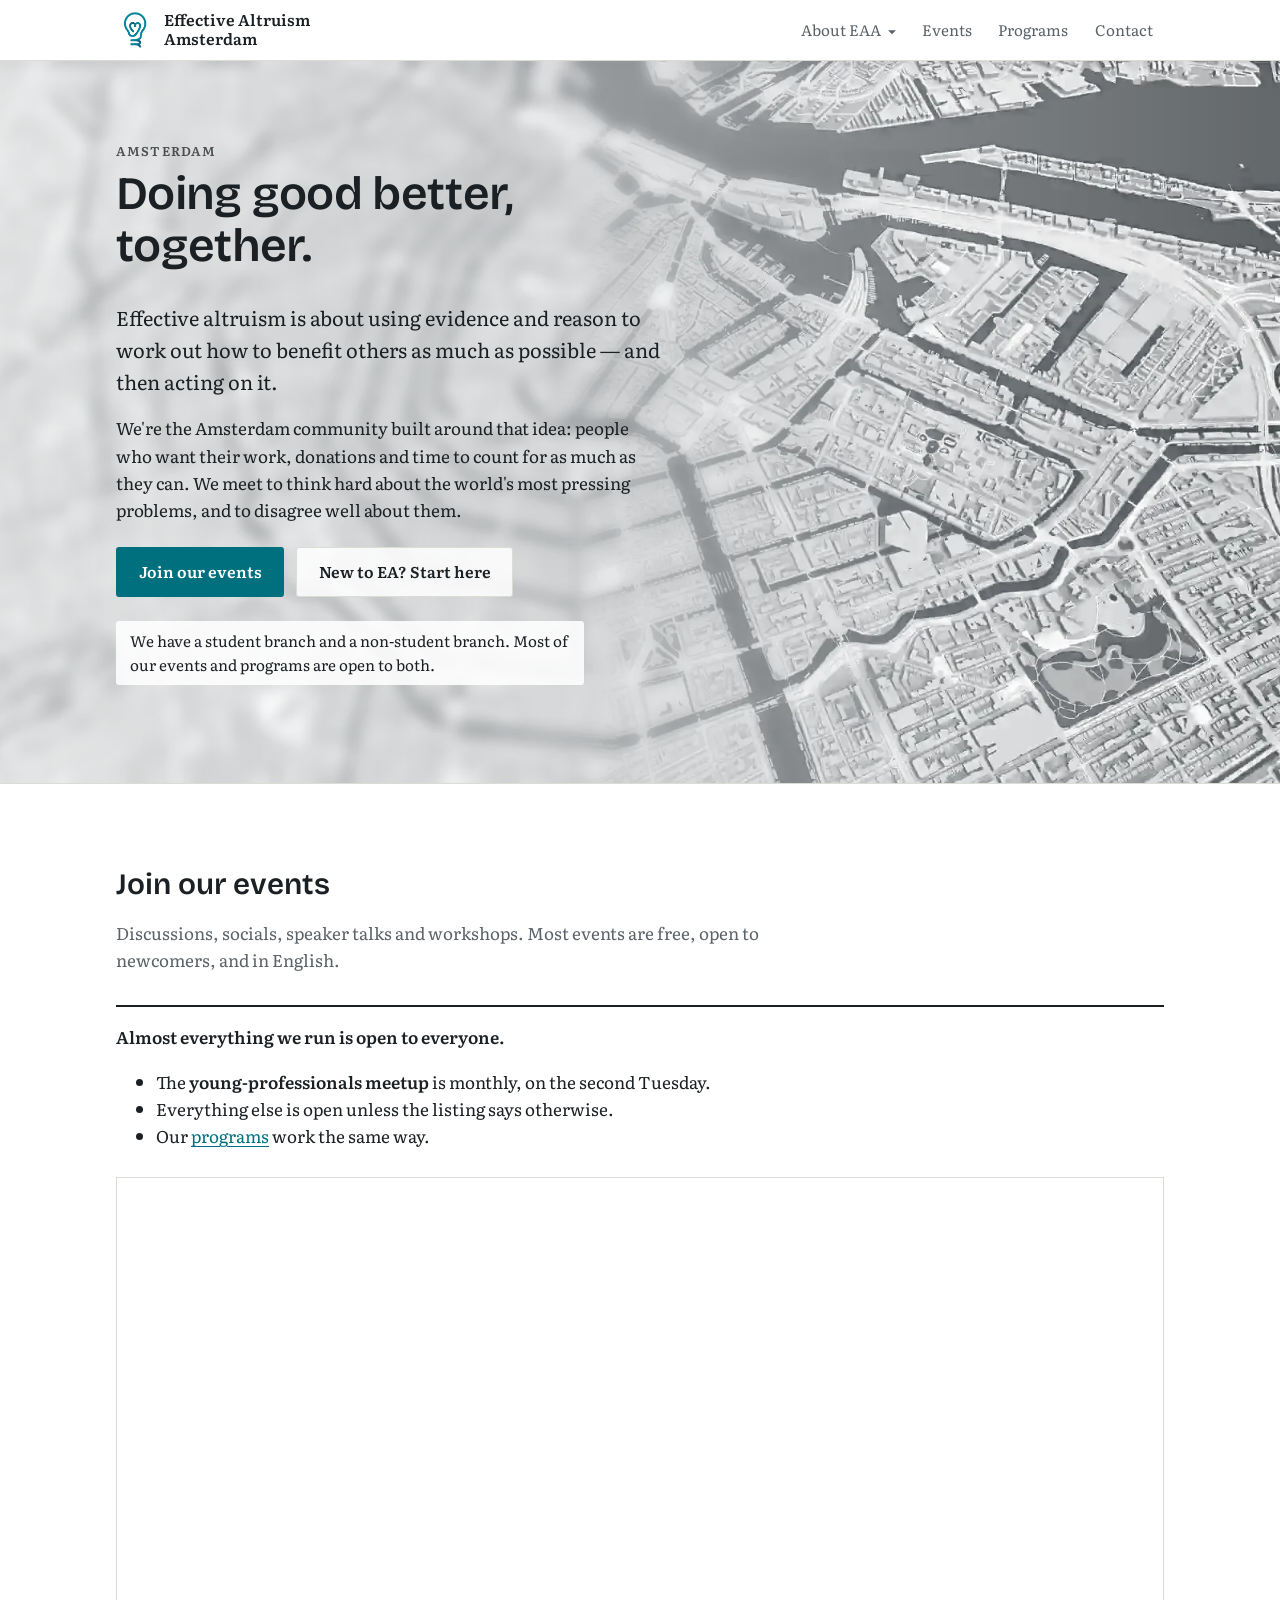
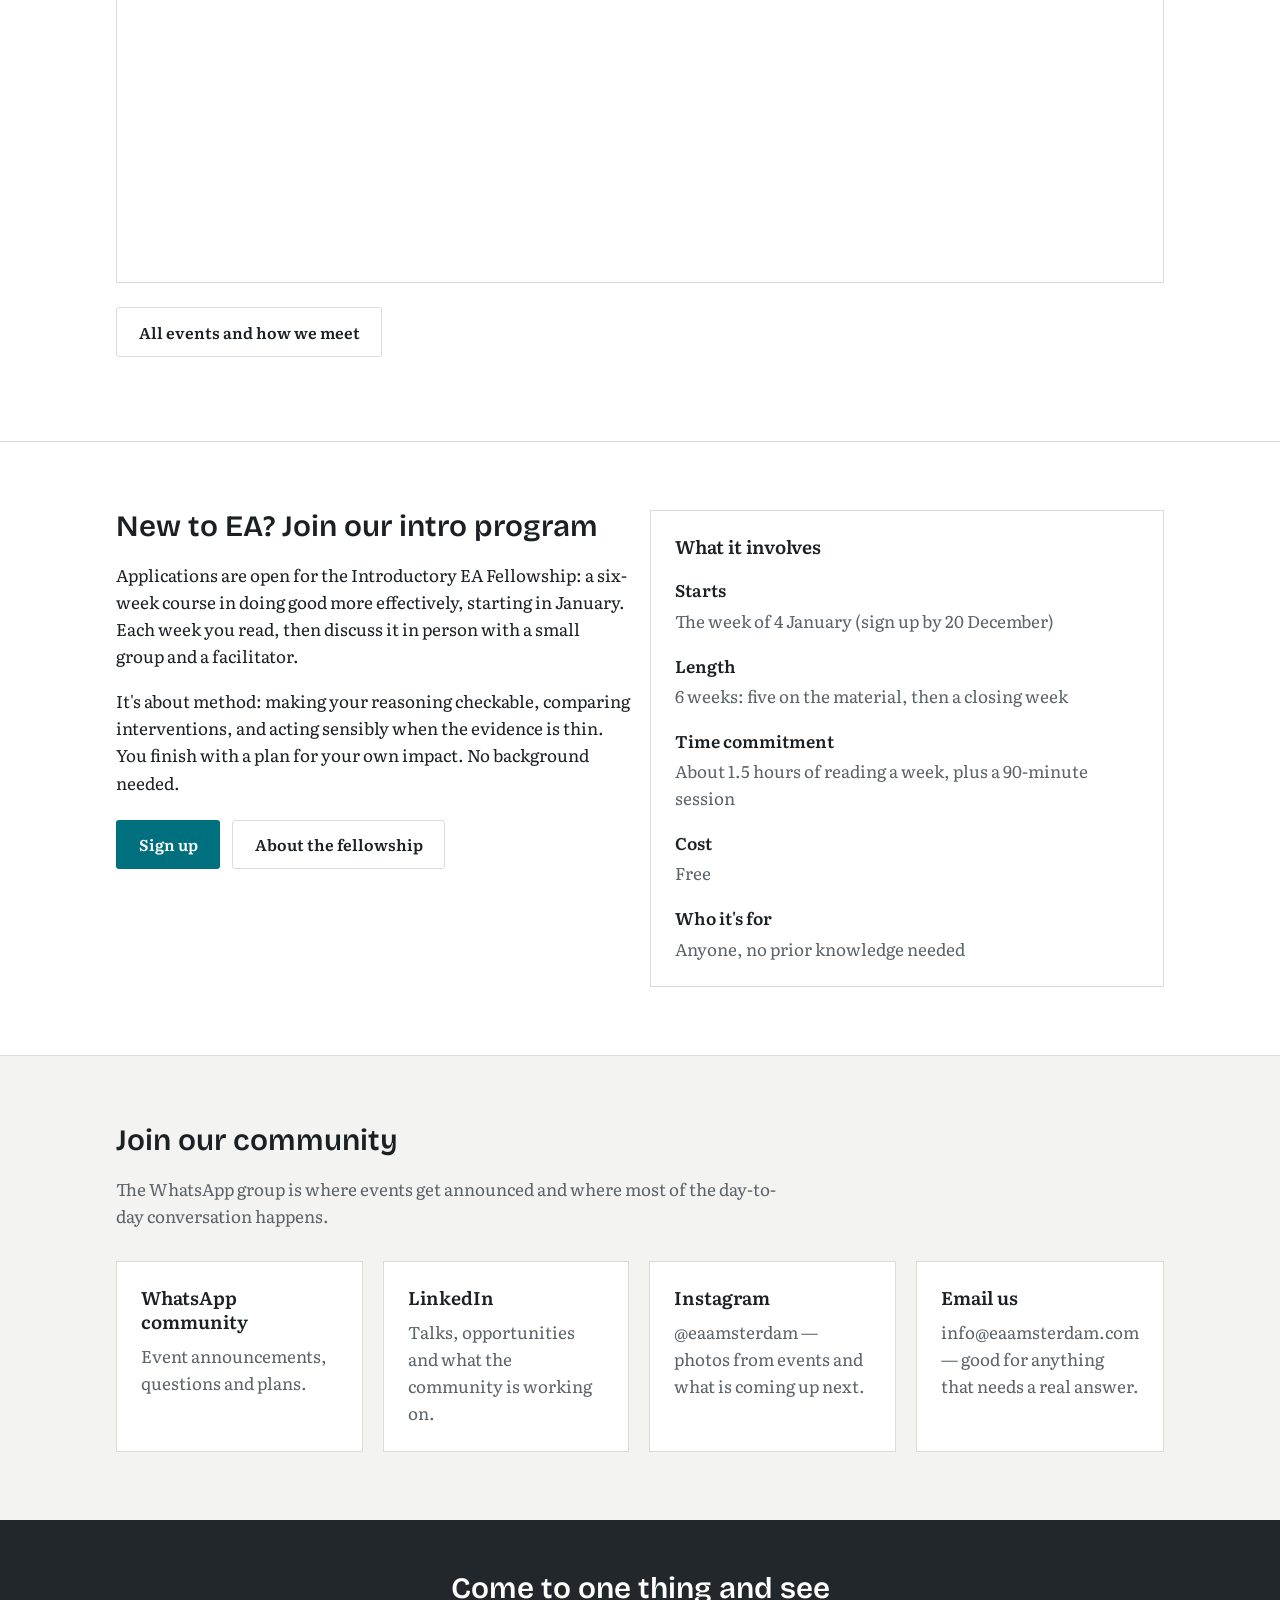
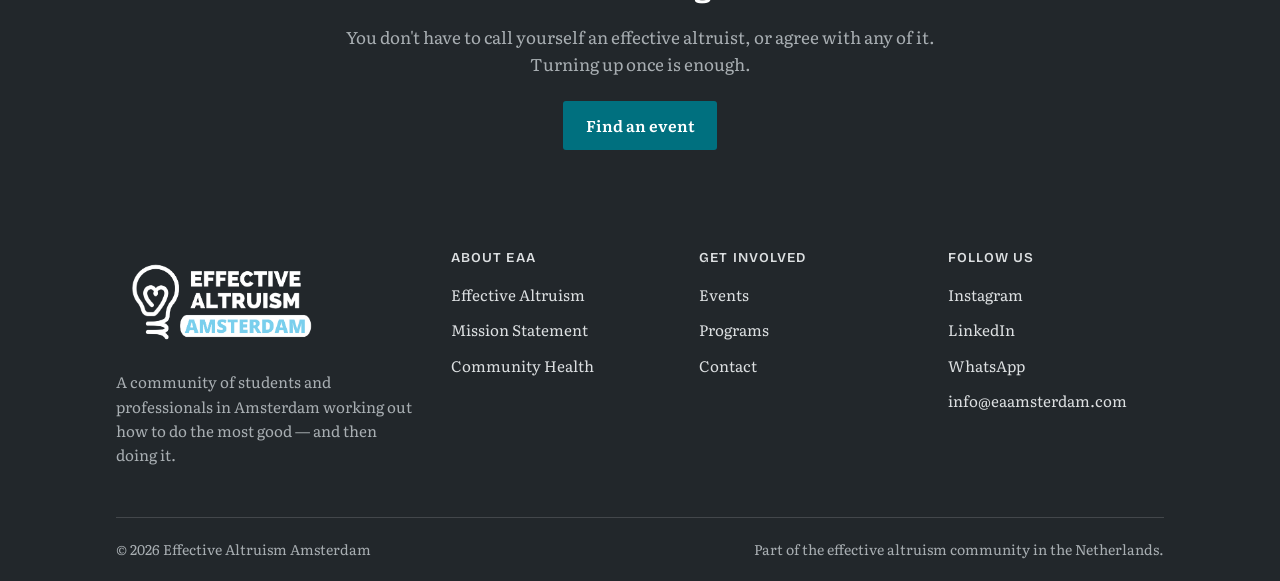
==== commit 5945be79: "Programs page: open sign-up for the January cohort Applications open, start week of 4 January, sign-" ====
--- a/index.html
+++ b/index.html
@@ -129,9 +129,9 @@
         <div>
           <h2>New to EA? Join our intro program</h2>
           <p>
-            Every semester we run the Introductory EA Fellowship: a
-            practical course in doing good more effectively. Each week you read,
-            try an exercise, and then work through it together with a facilitator.
+            Applications are open for the Introductory EA Fellowship: a six-week
+            course in doing good more effectively, starting in January. Each week
+            you read, then discuss it in person with a small group and a facilitator.
           </p>
           <p>
             It's about method: making your reasoning checkable, comparing
@@ -146,16 +146,16 @@
         <div class="card">
           <h3>What it involves</h3>
           <dl class="definition-list">
-            <dt>Next cohort starts</dt>
-            <dd>Thursday 10 September, 17:30&ndash;19:00</dd>
+            <dt>Starts</dt>
+            <dd>The week of 4 January (sign up by 20 December)</dd>
             <dt>Length</dt>
-            <dd>5 weeks of material, plus a social in week 6</dd>
+            <dd>6 weeks: five on the material, then a closing week</dd>
             <dt>Time commitment</dt>
-            <dd>About 1&ndash;2.5 hours a week, plus the 90-minute session</dd>
+            <dd>About 1.5 hours of reading a week, plus a 90-minute session</dd>
             <dt>Cost</dt>
             <dd>Free</dd>
             <dt>Who it's for</dt>
-            <dd>Students and non-students</dd>
+            <dd>Anyone, no prior knowledge needed</dd>
           </dl>
         </div>
       </div>
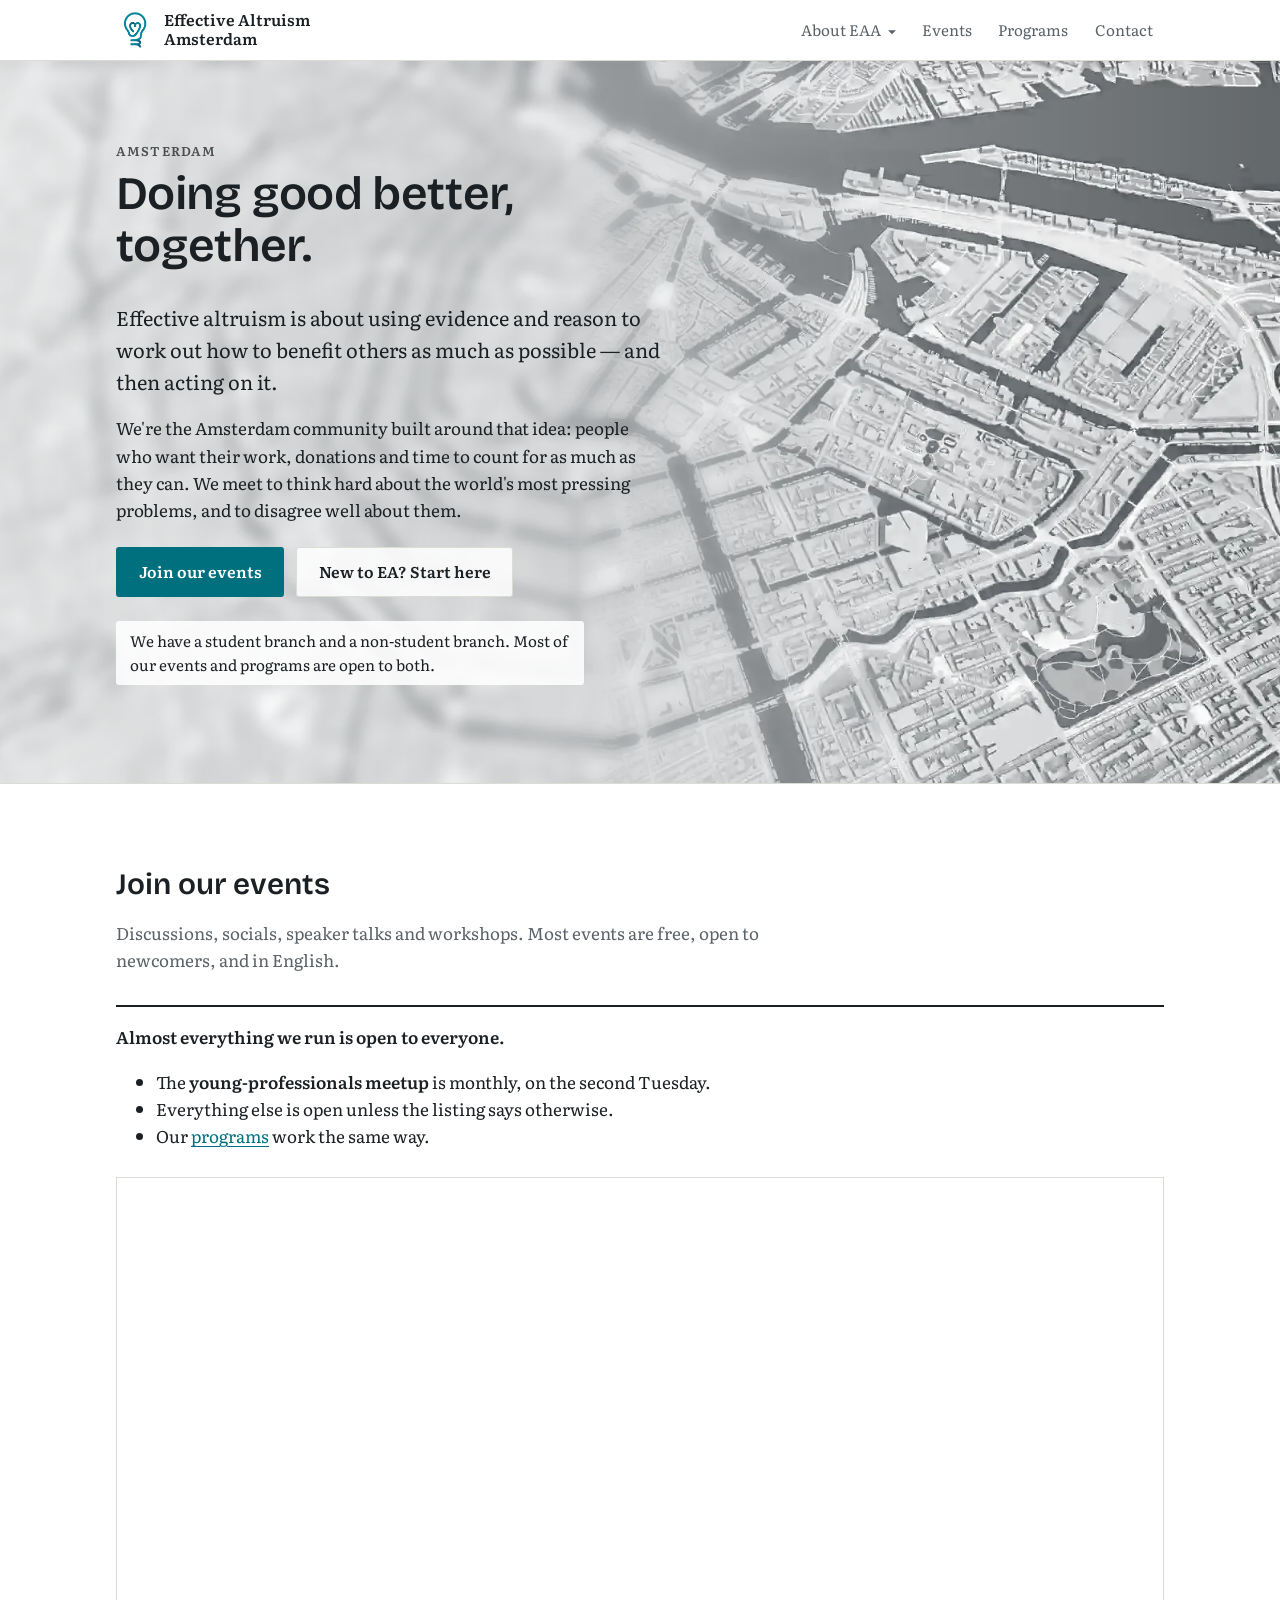
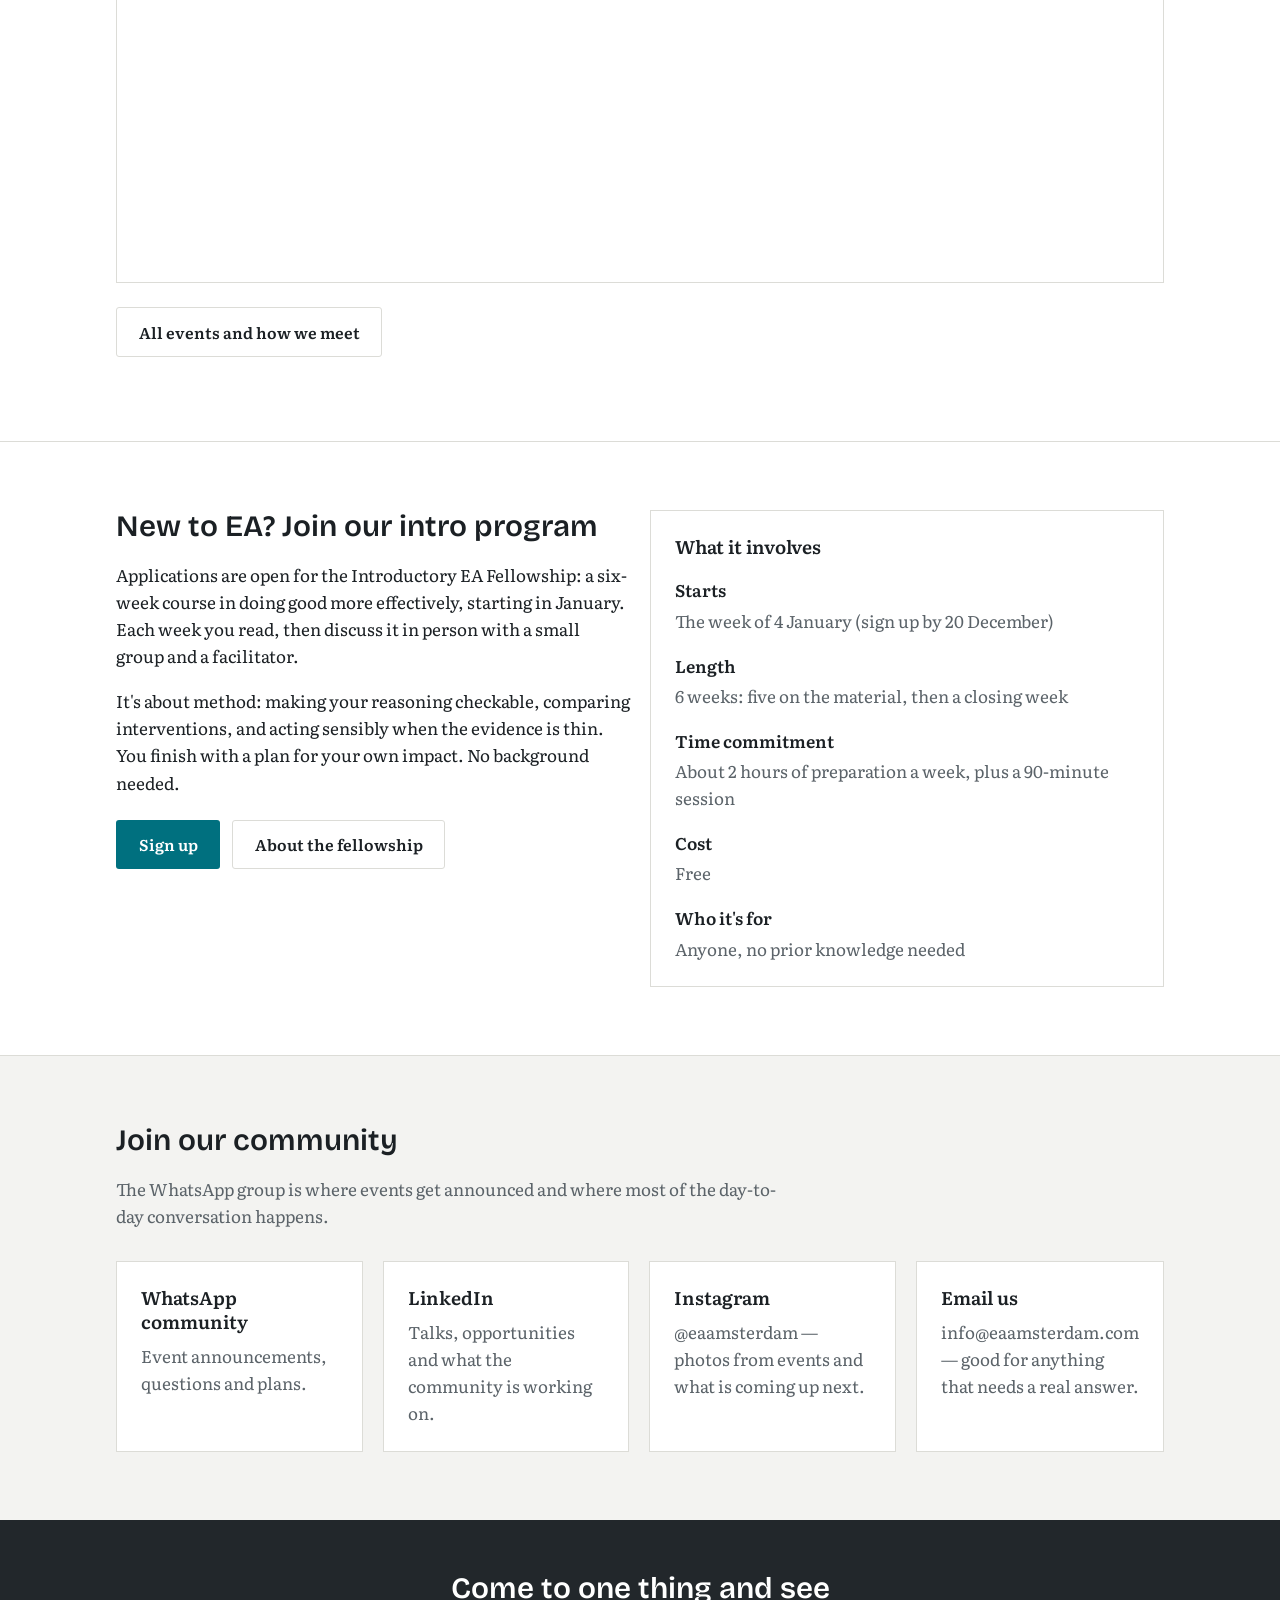
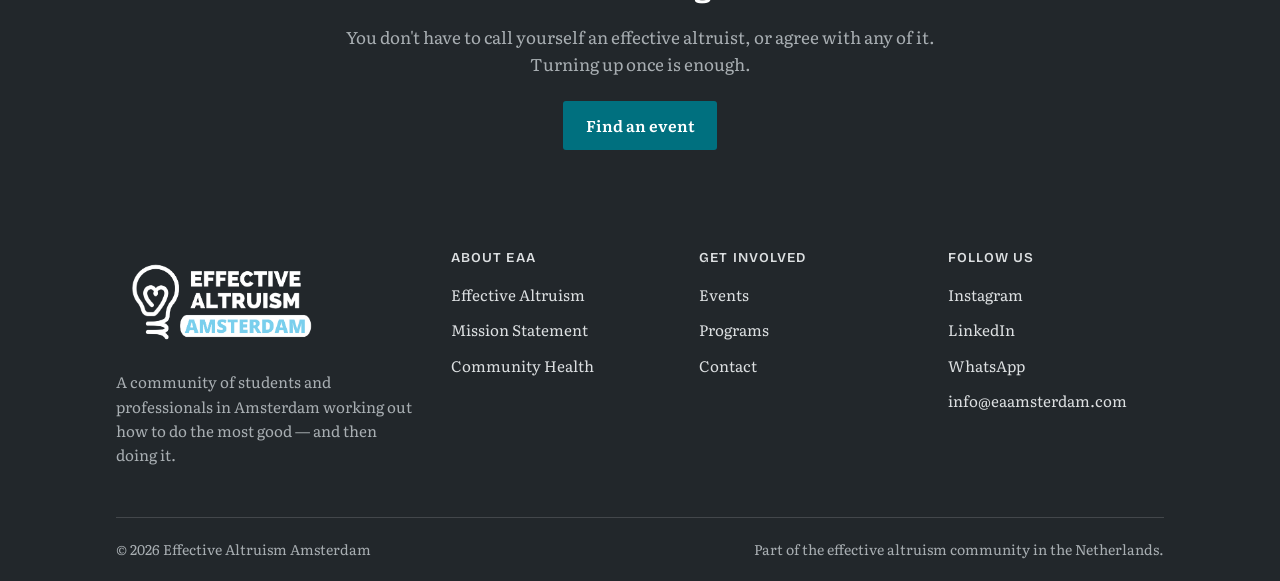
==== commit 471a9cb6: "Programs page: 2 hours prep, topics from the previous curriculum Weekly topics now match the old int" ====
--- a/index.html
+++ b/index.html
@@ -151,7 +151,7 @@
             <dt>Length</dt>
             <dd>6 weeks: five on the material, then a closing week</dd>
             <dt>Time commitment</dt>
-            <dd>About 1.5 hours of reading a week, plus a 90-minute session</dd>
+            <dd>About 2 hours of preparation a week, plus a 90-minute session</dd>
             <dt>Cost</dt>
             <dd>Free</dd>
             <dt>Who it's for</dt>
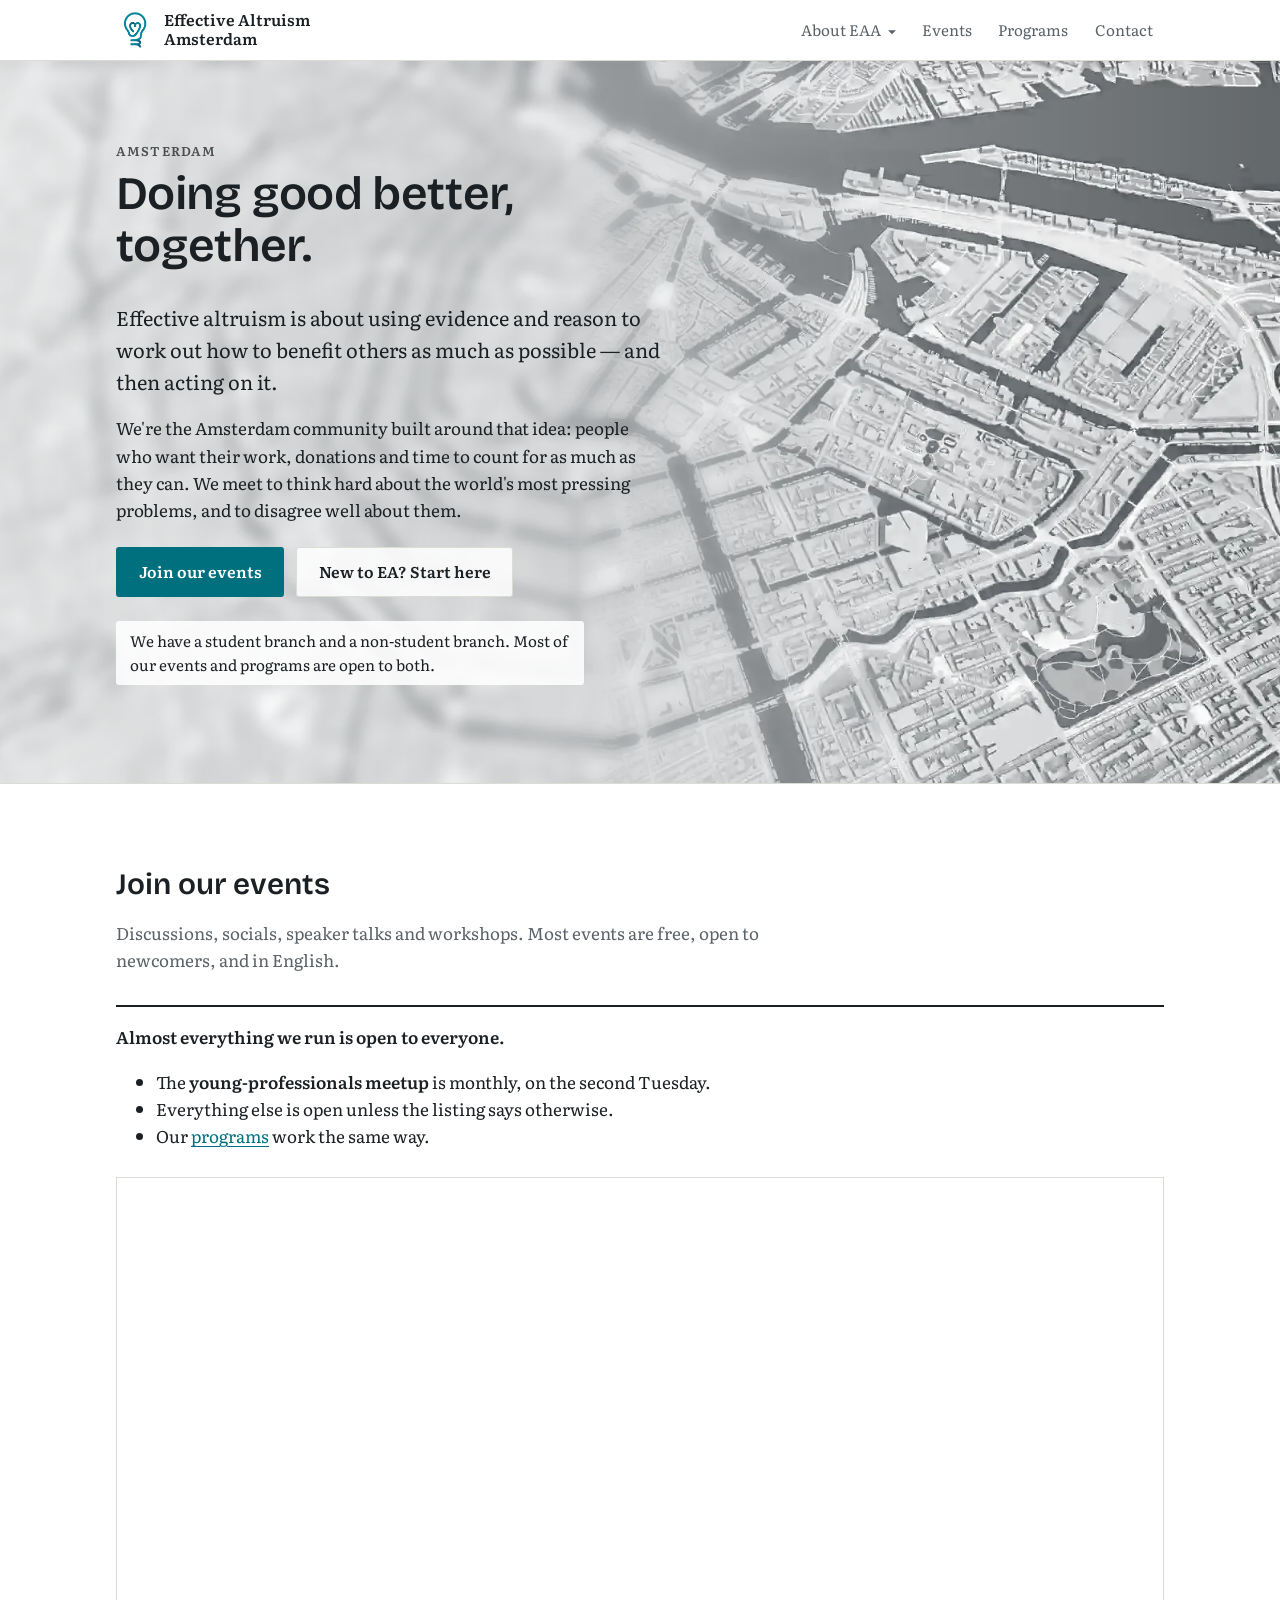
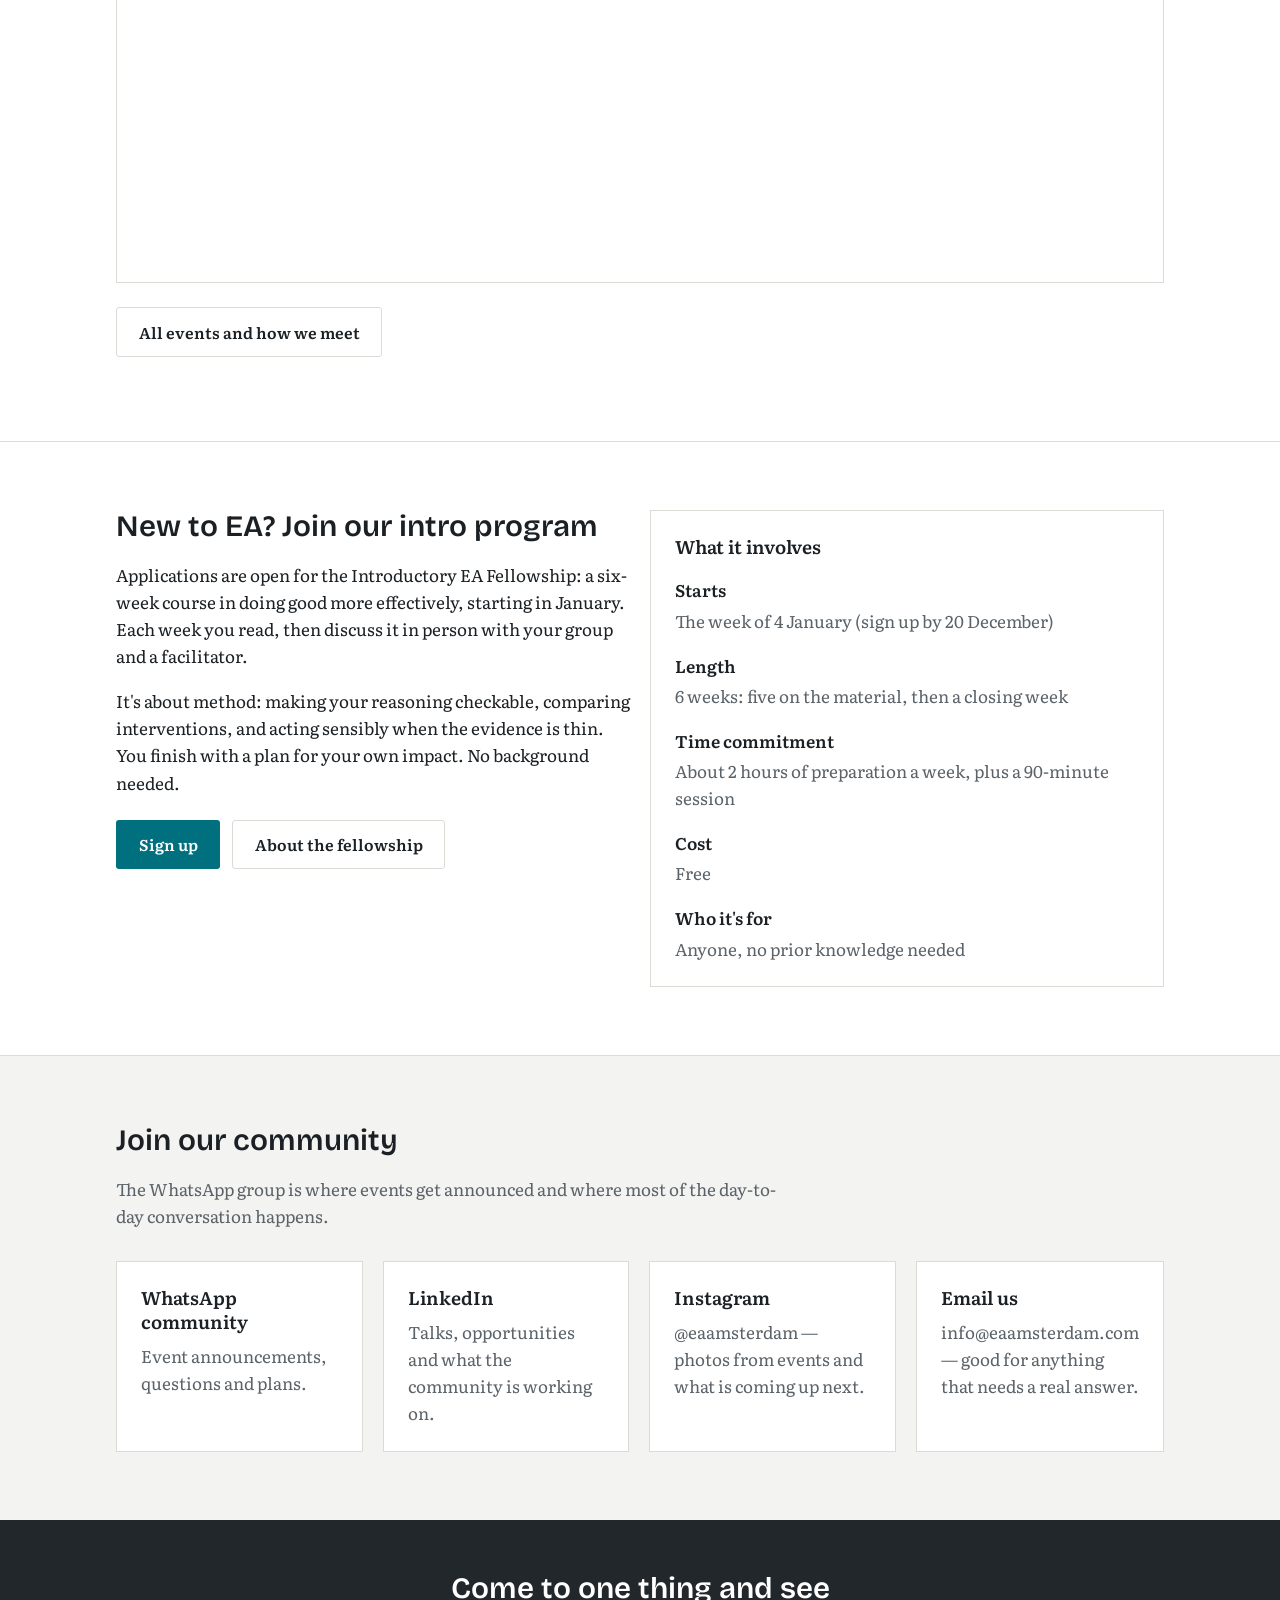
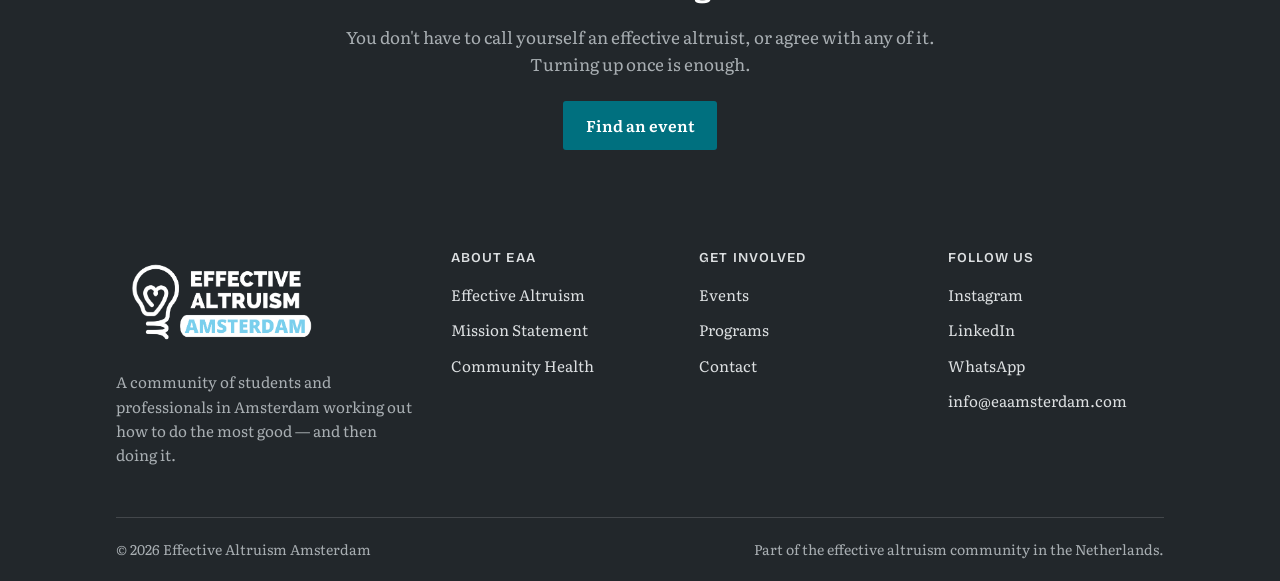
==== commit 22c4a1ed: "Programs page: keep group size and exact curriculum open Removes the group size and the numbered wee" ====
--- a/index.html
+++ b/index.html
@@ -131,7 +131,7 @@
           <p>
             Applications are open for the Introductory EA Fellowship: a six-week
             course in doing good more effectively, starting in January. Each week
-            you read, then discuss it in person with a small group and a facilitator.
+            you read, then discuss it in person with your group and a facilitator.
           </p>
           <p>
             It's about method: making your reasoning checkable, comparing
